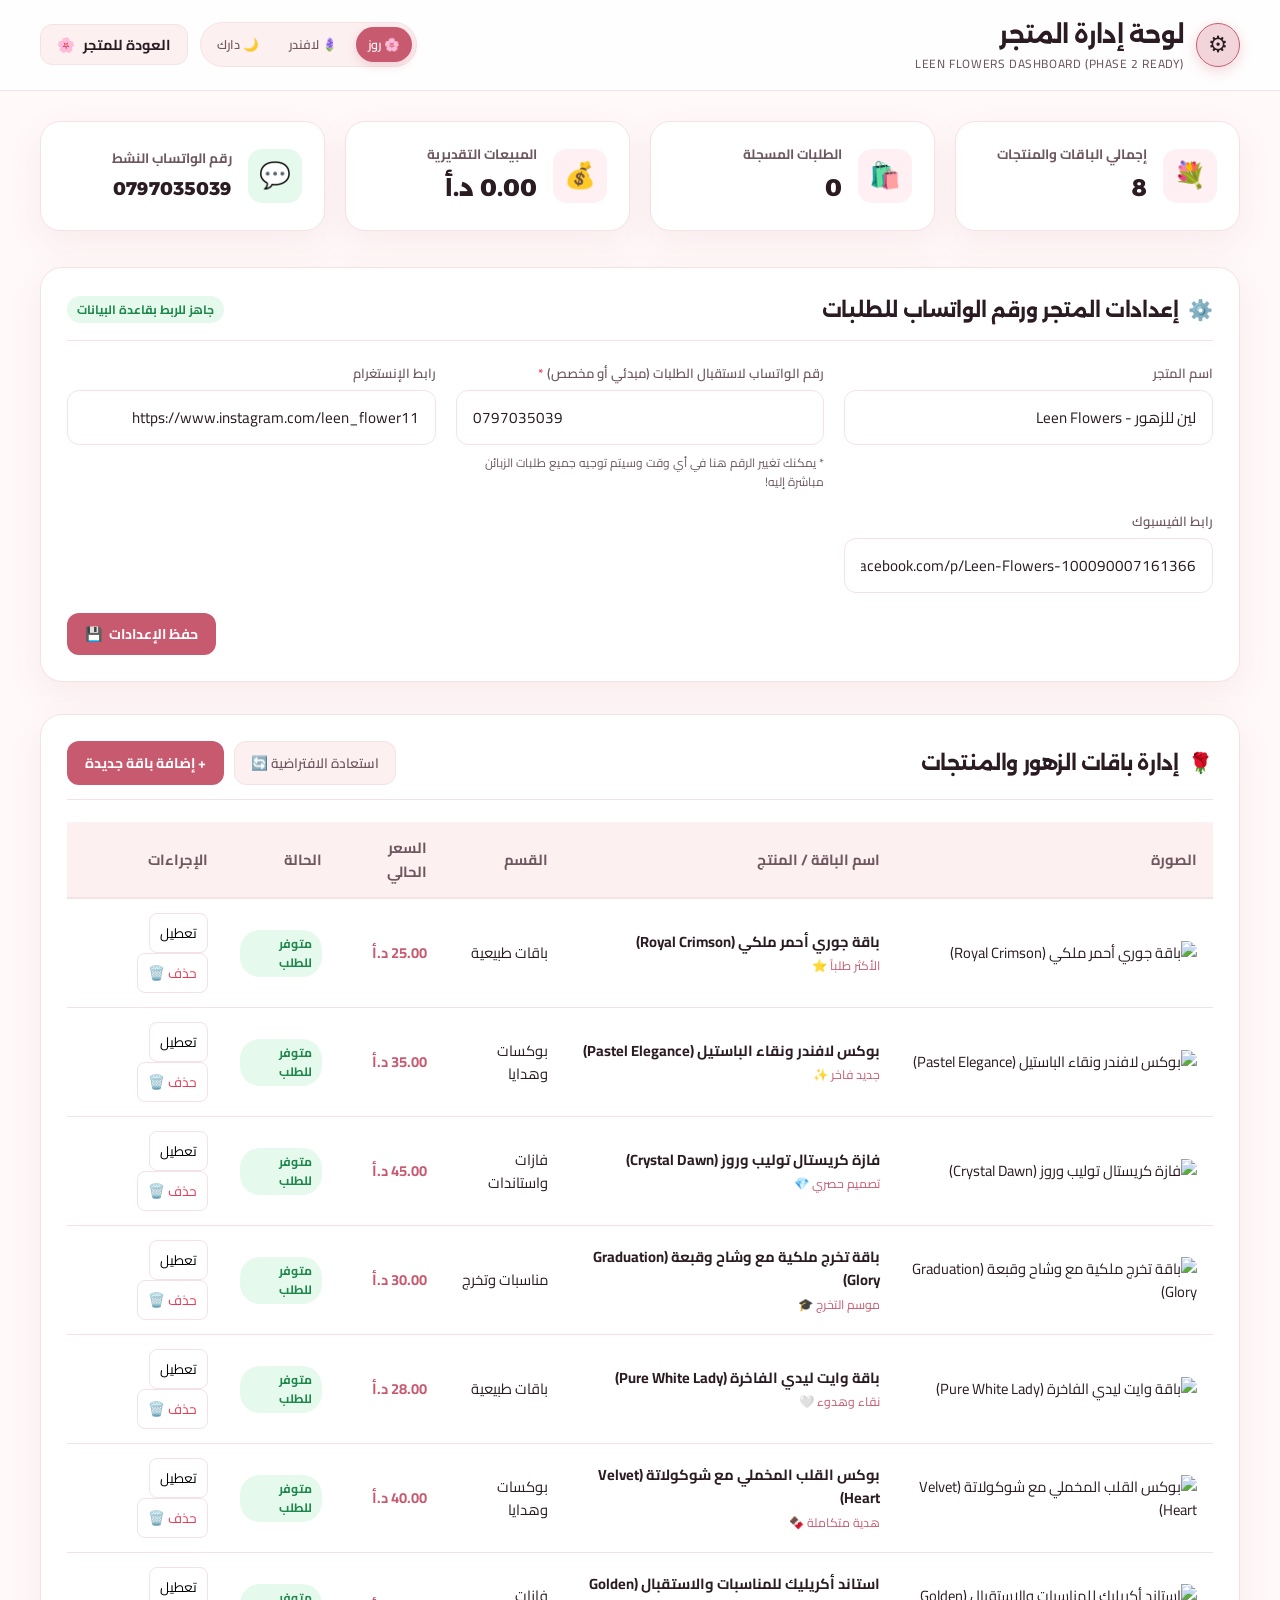
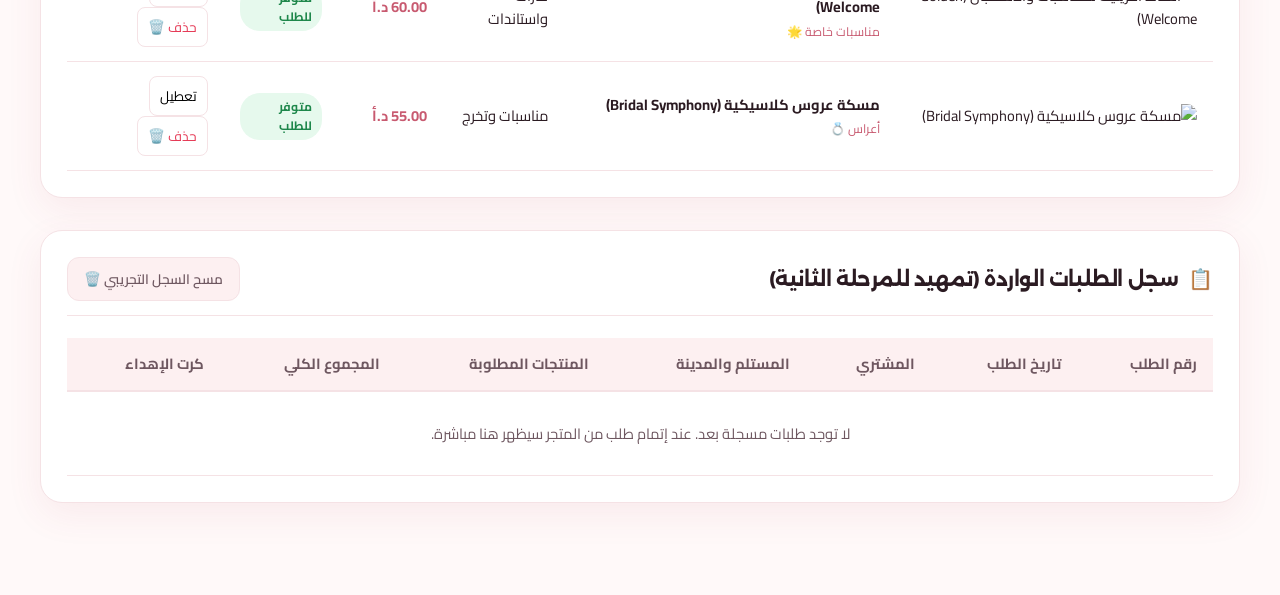
==== dashboard.html @ 6da52ab0 "feat(dashboard): implement store management dashboard preview with config and products manager" ====
<!DOCTYPE html>
<html lang="ar" dir="rtl" data-theme="blush">
<head>
  <meta charset="UTF-8">
  <meta name="viewport" content="width=device-width, initial-scale=1.0">
  <title>لوحة تحكم لين للزهور | Leen Flowers Admin Dashboard</title>
  
  <link rel="stylesheet" href="css/themes.css">
  <link rel="stylesheet" href="css/main.css">
</head>
<body class="dashboard-page">

  <!-- Dashboard Top Header -->
  <header class="dashboard-header">
    <div class="container">
      <div class="dashboard-nav-inner">
        <div class="logo-area">
          <div class="logo-icon">⚙️</div>
          <div class="logo-text">
            <h2>لوحة إدارة المتجر</h2>
            <span>LEEN FLOWERS DASHBOARD (PHASE 2 READY)</span>
          </div>
        </div>

        <div style="display:flex; align-items:center; gap:12px;">
          <!-- 3-Theme Switcher -->
          <div class="theme-switcher-box">
            <button type="button" class="theme-btn active" data-set-theme="blush">🌸 روز</button>
            <button type="button" class="theme-btn" data-set-theme="lavender">🪻 لافندر</button>
            <button type="button" class="theme-btn" data-set-theme="midnight">🌙 دارك</button>
          </div>

          <a href="index.html" class="btn-back-store">
            <span>العودة للمتجر</span> 🌸
          </a>
        </div>
      </div>
    </div>
  </header>

  <main class="container">
    
    <!-- Stats Cards Row -->
    <div class="dashboard-stats-grid">
      <div class="stat-card">
        <div class="stat-icon">💐</div>
        <div class="stat-info">
          <h5>إجمالي الباقات والمنتجات</h5>
          <div class="stat-num" id="stat-total-products">0</div>
        </div>
      </div>

      <div class="stat-card">
        <div class="stat-icon">🛍️</div>
        <div class="stat-info">
          <h5>الطلبات المسجلة</h5>
          <div class="stat-num" id="stat-total-orders">0</div>
        </div>
      </div>

      <div class="stat-card">
        <div class="stat-icon">💰</div>
        <div class="stat-info">
          <h5>المبيعات التقديرية</h5>
          <div class="stat-num" id="stat-total-revenue">0.00 د.أ</div>
        </div>
      </div>

      <div class="stat-card">
        <div class="stat-icon" style="background:#e6f9ed; color:#25d366;">💬</div>
        <div class="stat-info">
          <h5>رقم الواتساب النشط</h5>
          <div class="stat-num" style="font-size:1.15rem;" id="stat-active-phone">0797035039</div>
        </div>
      </div>
    </div>

    <!-- Store Settings & WhatsApp Configuration Card -->
    <div class="dashboard-card">
      <div class="dash-card-header">
        <h3>⚙️ <span>إعدادات المتجر ورقم الواتساب للطلبات</span></h3>
        <span class="status-badge in-stock">جاهز للربط بقاعدة البيانات</span>
      </div>

      <form id="settings-form">
        <div class="config-grid">
          <div class="form-field">
            <label for="cfg-store-name">اسم المتجر</label>
            <input type="text" id="cfg-store-name" required>
          </div>

          <div class="form-field">
            <label for="cfg-whatsapp-phone">رقم الواتساب لاستقبال الطلبات (مبدئي أو مخصص) <span class="req">*</span></label>
            <input type="tel" id="cfg-whatsapp-phone" required placeholder="0797035039">
            <small style="color:var(--text-muted); font-size:0.75rem; margin-top:2px;">
              * يمكنك تغيير الرقم هنا في أي وقت وسيتم توجيه جميع طلبات الزبائن مباشرة إليه!
            </small>
          </div>

          <div class="form-field">
            <label for="cfg-instagram-url">رابط الإنستغرام</label>
            <input type="url" id="cfg-instagram-url">
          </div>

          <div class="form-field">
            <label for="cfg-facebook-url">رابط الفيسبوك</label>
            <input type="url" id="cfg-facebook-url">
          </div>
        </div>

        <div style="margin-top:20px; display:flex; gap:12px; justify-content:flex-end;">
          <button type="submit" class="dash-btn-primary">
            <span>حفظ الإعدادات</span> 💾
          </button>
        </div>
      </form>
    </div>

    <!-- Products Catalog Management -->
    <div class="dashboard-card">
      <div class="dash-card-header">
        <h3>🌹 <span>إدارة باقات الزهور والمنتجات</span></h3>
        <div class="dash-card-actions">
          <button type="button" class="dash-btn-outline" id="btn-reset-products">
            <span>استعادة الافتراضية</span> 🔄
          </button>
          <button type="button" class="dash-btn-primary" id="btn-open-add-product">
            <span>+ إضافة باقة جديدة</span>
          </button>
        </div>
      </div>

      <div class="table-responsive">
        <table class="dash-table">
          <thead>
            <tr>
              <th>الصورة</th>
              <th>اسم الباقة / المنتج</th>
              <th>القسم</th>
              <th>السعر الحالي</th>
              <th>الحالة</th>
              <th>الإجراءات</th>
            </tr>
          </thead>
          <tbody id="dashboard-products-tbody">
            <!-- Rendered by dashboard.js -->
          </tbody>
        </table>
      </div>
    </div>

    <!-- Orders Log (Phase 2 Preview) -->
    <div class="dashboard-card">
      <div class="dash-card-header">
        <h3>📋 <span>سجل الطلبات الواردة (تمهيد للمرحلة الثانية)</span></h3>
        <button type="button" class="dash-btn-outline" id="btn-clear-orders">
          <span>مسح السجل التجريبي</span> 🗑️
        </button>
      </div>

      <div class="table-responsive">
        <table class="dash-table">
          <thead>
            <tr>
              <th>رقم الطلب</th>
              <th>تاريخ الطلب</th>
              <th>المشتري</th>
              <th>المستلم والمدينة</th>
              <th>المنتجات المطلوبة</th>
              <th>المجموع الكلي</th>
              <th>كرت الإهداء</th>
            </tr>
          </thead>
          <tbody id="dashboard-orders-tbody">
            <!-- Rendered by dashboard.js -->
          </tbody>
        </table>
      </div>
    </div>

  </main>

  <!-- Add Product Modal -->
  <div class="checkout-modal-overlay" id="add-product-modal-overlay">
    <div class="checkout-modal">
      <div class="checkout-modal-head">
        <h3>🌹 <span>إضافة باقة ورد / منتج جديد</span></h3>
        <button type="button" class="btn-close-drawer" id="close-add-modal-btn">✕</button>
      </div>

      <form id="add-product-form" class="checkout-modal-body">
        <div class="form-field">
          <label for="new-prod-title">اسم الباقة أو الهدية <span class="req">*</span></label>
          <input type="text" id="new-prod-title" required placeholder="مثال: باقة ربيع الأحلام">
        </div>

        <div class="form-row">
          <div class="form-field">
            <label for="new-prod-category">القسم <span class="req">*</span></label>
            <select id="new-prod-category" required>
              <option value="natural-bouquets">باقات ورد طبيعي</option>
              <option value="gift-boxes">بوكسات ورد وهدايا</option>
              <option value="vases">فازات واستاندات فاخرة</option>
              <option value="occasions">مناسبات وتخرج وأعراس</option>
            </select>
          </div>
          <div class="form-field">
            <label for="new-prod-price">السعر بالدينار الأردني (JOD) <span class="req">*</span></label>
            <input type="number" id="new-prod-price" step="0.5" min="1" required placeholder="مثال: 30.0">
          </div>
        </div>

        <div class="form-field">
          <label for="new-prod-badge">شارة مميزة (Badge)</label>
          <input type="text" id="new-prod-badge" placeholder="مثال: حصري ✨ / الأكثر طلباً ⭐">
        </div>

        <div class="form-field">
          <label for="new-prod-image">رابط صورة الورد (URL) <span class="req">*</span></label>
          <input type="url" id="new-prod-image" required placeholder="https://images.unsplash.com/..." value="https://images.unsplash.com/photo-1561181286-d3fee7d55364?auto=format&fit=crop&w=800&q=80">
        </div>

        <div class="form-field">
          <label for="new-prod-desc">الوصف التفصيلي للباقة <span class="req">*</span></label>
          <textarea id="new-prod-desc" rows="3" required placeholder="محتويات الباقة، نوع الورد، طريقة التغليف..."></textarea>
        </div>

        <div style="display:flex; justify-content:flex-end; gap:12px; margin-top:14px;">
          <button type="submit" class="dash-btn-primary">
            <span>حفظ وإضافة للمتجر</span> ✨
          </button>
        </div>
      </form>
    </div>
  </div>

  <!-- Toast Notification -->
  <div class="toast-notice" id="toast-notice"></div>

  <!-- Dashboard Script -->
  <script type="module" src="js/dashboard.js"></script>
</body>
</html>
---- css/themes.css ----
/**
 * Design Themes System for Leen Flowers (متجر لين للزهور)
 * Defines 3 visual identities switchable via data-theme on <html> or <body>
 */

:root,
[data-theme="blush"] {
  --theme-id: "blush";
  --theme-name: "روز جولد ووردي ناعم";
  
  /* Backgrounds */
  --bg-primary: #fff9f9;
  --bg-secondary: #fdf0f1;
  --bg-surface: #ffffff;
  --bg-hero: radial-gradient(circle at 50% 30%, #ffedf0 0%, #fff7f7 60%, #fff0f2 100%);
  
  /* Glassmorphism */
  --glass-bg: rgba(255, 255, 255, 0.82);
  --glass-border: rgba(232, 139, 153, 0.22);
  --glass-shadow: 0 10px 30px rgba(184, 98, 114, 0.08);
  
  /* Colors & Accents */
  --primary: #c85a70;
  --primary-hover: #b04359;
  --primary-glow: rgba(200, 90, 112, 0.25);
  
  --secondary: #d4af37; /* Champagne Gold */
  --secondary-hover: #b89628;
  
  --accent: #e88b99;
  --accent-light: #fdedef;
  
  /* Text */
  --text-main: #2b1b22;
  --text-muted: #6e5760;
  --text-light: #9e8790;
  
  /* Badges & Tags */
  --badge-bg: #fff0f3;
  --badge-color: #c85a70;
  --badge-border: #f7ced6;
  
  /* 3D Scene Ambient colors */
  --scene-ambient: 0xffe6eb;
  --scene-flower: 0xd94b68;
  --scene-gold: 0xd4af37;
  
  /* Card & Modal */
  --card-bg: #ffffff;
  --card-border: #f5e2e5;
  --card-shadow: 0 12px 36px rgba(176, 67, 89, 0.08);
  --modal-overlay: rgba(43, 27, 34, 0.55);
}

/* Theme 2: Botanical Lavender & Pure White (أبيض نقي ولافندر طبيعي) */
[data-theme="lavender"] {
  --theme-id: "lavender";
  --theme-name: "أبيض نقي ولافندر نضر";
  
  /* Backgrounds */
  --bg-primary: #fcfcfd;
  --bg-secondary: #f4f3f9;
  --bg-surface: #ffffff;
  --bg-hero: radial-gradient(circle at 50% 30%, #ede8f7 0%, #f9f8fc 60%, #ece9f5 100%);
  
  /* Glassmorphism */
  --glass-bg: rgba(255, 255, 255, 0.85);
  --glass-border: rgba(142, 124, 195, 0.2);
  --glass-shadow: 0 10px 30px rgba(110, 90, 160, 0.07);
  
  /* Colors & Accents */
  --primary: #755bb4;
  --primary-hover: #60469e;
  --primary-glow: rgba(117, 91, 180, 0.25);
  
  --secondary: #3b8465; /* Botanical Sage */
  --secondary-hover: #2e684f;
  
  --accent: #9d88cc;
  --accent-light: #f0ecfa;
  
  /* Text */
  --text-main: #1f1b2e;
  --text-muted: #5e5a70;
  --text-light: #8e8a9f;
  
  /* Badges & Tags */
  --badge-bg: #f2eefb;
  --badge-color: #6a4fa8;
  --badge-border: #ded5f3;
  
  /* 3D Scene Ambient colors */
  --scene-ambient: 0xede8f7;
  --scene-flower: 0x8a6fc5;
  --scene-gold: 0x3b8465;
  
  /* Card & Modal */
  --card-bg: #ffffff;
  --card-border: #e9e4f5;
  --card-shadow: 0 12px 36px rgba(100, 75, 150, 0.08);
  --modal-overlay: rgba(31, 27, 46, 0.55);
}

/* Theme 3: Luxury Midnight & Gold (دارك مود ملكي فاخر) */
[data-theme="midnight"] {
  --theme-id: "midnight";
  --theme-name: "دارك مود ملكي وذهبي";
  
  /* Backgrounds */
  --bg-primary: #0b0e14;
  --bg-secondary: #131722;
  --bg-surface: #181d2a;
  --bg-hero: radial-gradient(circle at 50% 30%, #1e1b2e 0%, #0d1017 65%, #080a0f 100%);
  
  /* Glassmorphism */
  --glass-bg: rgba(22, 27, 39, 0.85);
  --glass-border: rgba(212, 175, 55, 0.25);
  --glass-shadow: 0 10px 32px rgba(0, 0, 0, 0.45);
  
  /* Colors & Accents */
  --primary: #e5b85e; /* Radiant Luxury Gold */
  --primary-hover: #f3c975;
  --primary-glow: rgba(229, 184, 94, 0.35);
  
  --secondary: #ff5277; /* Crimson Rose pop */
  --secondary-hover: #e03b5f;
  
  --accent: #cca04b;
  --accent-light: #24221c;
  
  /* Text */
  --text-main: #f5f6fa;
  --text-muted: #a3abc0;
  --text-light: #6c768e;
  
  /* Badges & Tags */
  --badge-bg: #272013;
  --badge-color: #ffd276;
  --badge-border: #4d3e1d;
  
  /* 3D Scene Ambient colors */
  --scene-ambient: 0x1b1c2b;
  --scene-flower: 0xe53955;
  --scene-gold: 0xf5c065;
  
  /* Card & Modal */
  --card-bg: #141824;
  --card-border: #262c3f;
  --card-shadow: 0 14px 40px rgba(0, 0, 0, 0.5);
  --modal-overlay: rgba(4, 6, 10, 0.8);
}
---- css/main.css ----
/**
 * Main Stylesheet for Leen Flowers (متجر لين للزهور)
 * Full Responsive, RTL First, Modern Luxury Glassmorphism
 */

@import url('https://fonts.googleapis.com/css2?family=Alexandria:wght@300;400;500;600;700;800&family=Cairo:wght@300;400;500;600;700;800&display=swap');

/* --- Reset & Base --- */
*, *::before, *::after {
  box-sizing: border-box;
  margin: 0;
  padding: 0;
  -webkit-tap-highlight-color: transparent;
}

html {
  font-family: 'Cairo', system-ui, -apple-system, sans-serif;
  direction: rtl;
  text-align: right;
  scroll-behavior: smooth;
  background-color: var(--bg-primary);
  color: var(--text-main);
  transition: background-color 0.4s ease, color 0.4s ease;
}

body {
  min-height: 100vh;
  overflow-x: hidden;
  line-height: 1.6;
}

h1, h2, h3, h4, .brand-title {
  font-family: 'Alexandria', 'Cairo', sans-serif;
  font-weight: 700;
  letter-spacing: -0.02em;
}

a {
  text-decoration: none;
  color: inherit;
  transition: all 0.25s ease;
}

button {
  font-family: inherit;
  border: none;
  background: none;
  cursor: pointer;
  outline: none;
  transition: all 0.25s ease;
}

input, textarea, select {
  font-family: inherit;
  outline: none;
  border-radius: 12px;
  border: 1px solid var(--card-border);
  background: var(--bg-surface);
  color: var(--text-main);
  padding: 12px 16px;
  font-size: 0.95rem;
  width: 100%;
  transition: all 0.25s ease;
}

input:focus, textarea:focus, select:focus {
  border-color: var(--primary);
  box-shadow: 0 0 0 3px var(--primary-glow);
}

/* --- Container --- */
.container {
  width: 100%;
  max-width: 1240px;
  margin: 0 auto;
  padding: 0 20px;
}

/* --- Top Announcement Bar --- */
.top-bar {
  background: var(--primary);
  color: #ffffff;
  font-size: 0.82rem;
  padding: 8px 16px;
  display: flex;
  justify-content: space-between;
  align-items: center;
  font-weight: 500;
}

.top-bar-links {
  display: flex;
  gap: 16px;
  align-items: center;
}

.top-bar-links a {
  display: inline-flex;
  align-items: center;
  gap: 6px;
  color: rgba(255, 255, 255, 0.9);
}

.top-bar-links a:hover {
  color: #ffffff;
  transform: translateY(-1px);
}

/* --- Navigation Header --- */
.site-header {
  position: sticky;
  top: 0;
  z-index: 100;
  background: var(--glass-bg);
  backdrop-filter: blur(16px);
  -webkit-backdrop-filter: blur(16px);
  border-bottom: 1px solid var(--glass-border);
  box-shadow: var(--glass-shadow);
  transition: all 0.3s ease;
}

.nav-inner {
  display: flex;
  align-items: center;
  justify-content: space-between;
  height: 74px;
}

.logo-area {
  display: flex;
  align-items: center;
  gap: 12px;
}

.logo-icon {
  width: 44px;
  height: 44px;
  border-radius: 50%;
  background: var(--primary-glow);
  display: flex;
  align-items: center;
  justify-content: center;
  font-size: 1.4rem;
  box-shadow: 0 4px 14px var(--primary-glow);
  border: 1px solid var(--primary);
}

.logo-text h1 {
  font-size: 1.25rem;
  line-height: 1.2;
  color: var(--text-main);
}

.logo-text span {
  font-size: 0.75rem;
  color: var(--text-muted);
  font-weight: 500;
  letter-spacing: 0.05em;
  display: block;
}

/* Theme Switcher Widget */
.theme-switcher-box {
  display: flex;
  align-items: center;
  gap: 6px;
  background: var(--bg-secondary);
  padding: 4px;
  border-radius: 30px;
  border: 1px solid var(--card-border);
}

.theme-btn {
  padding: 6px 12px;
  border-radius: 20px;
  font-size: 0.78rem;
  font-weight: 600;
  display: inline-flex;
  align-items: center;
  gap: 5px;
  color: var(--text-muted);
}

.theme-btn.active {
  background: var(--primary);
  color: #ffffff;
  box-shadow: 0 3px 10px var(--primary-glow);
}

/* Header Actions */
.header-actions {
  display: flex;
  align-items: center;
  gap: 12px;
}

.cart-toggle-btn {
  position: relative;
  background: var(--bg-surface);
  border: 1px solid var(--card-border);
  width: 44px;
  height: 44px;
  border-radius: 50%;
  display: flex;
  align-items: center;
  justify-content: center;
  font-size: 1.25rem;
  color: var(--text-main);
  box-shadow: 0 4px 12px rgba(0,0,0,0.04);
}

.cart-toggle-btn:hover {
  border-color: var(--primary);
  color: var(--primary);
  transform: scale(1.05);
}

.cart-badge {
  position: absolute;
  top: -4px;
  left: -4px;
  background: var(--primary);
  color: #fff;
  font-size: 0.72rem;
  font-weight: 700;
  min-width: 20px;
  height: 20px;
  border-radius: 10px;
  display: flex;
  align-items: center;
  justify-content: center;
  padding: 0 4px;
  border: 2px solid var(--bg-surface);
}

.dashboard-link-btn {
  font-size: 0.85rem;
  padding: 8px 16px;
  border-radius: 10px;
  background: var(--bg-secondary);
  border: 1px solid var(--card-border);
  color: var(--text-main);
  font-weight: 600;
  display: inline-flex;
  align-items: center;
  gap: 6px;
}

.dashboard-link-btn:hover {
  background: var(--primary);
  color: #ffffff;
  border-color: var(--primary);
}

/* --- Hero Section with 3D Canvas --- */
.hero-section {
  position: relative;
  padding: 40px 0 60px;
  background: var(--bg-hero);
  border-bottom: 1px solid var(--glass-border);
  overflow: hidden;
}

.hero-grid {
  display: grid;
  grid-template-columns: 1.1fr 1fr;
  align-items: center;
  gap: 40px;
  min-height: 520px;
}

.hero-content {
  z-index: 2;
}

.hero-pill {
  display: inline-flex;
  align-items: center;
  gap: 8px;
  padding: 6px 16px;
  background: var(--badge-bg);
  border: 1px solid var(--badge-border);
  color: var(--badge-color);
  font-size: 0.85rem;
  font-weight: 600;
  border-radius: 30px;
  margin-bottom: 18px;
}

.hero-title {
  font-size: 3rem;
  line-height: 1.25;
  margin-bottom: 18px;
  color: var(--text-main);
}

.hero-title span {
  color: var(--primary);
  background: linear-gradient(135deg, var(--primary) 0%, var(--secondary) 100%);
  -webkit-background-clip: text;
  -webkit-text-fill-color: transparent;
}

.hero-description {
  font-size: 1.1rem;
  color: var(--text-muted);
  margin-bottom: 30px;
  max-width: 520px;
}

.hero-actions {
  display: flex;
  flex-wrap: wrap;
  gap: 16px;
  align-items: center;
}

.btn-primary {
  background: linear-gradient(135deg, var(--primary) 0%, var(--primary-hover) 100%);
  color: #ffffff;
  padding: 14px 28px;
  border-radius: 14px;
  font-size: 1rem;
  font-weight: 700;
  display: inline-flex;
  align-items: center;
  gap: 10px;
  box-shadow: 0 8px 24px var(--primary-glow);
}

.btn-primary:hover {
  transform: translateY(-2px);
  box-shadow: 0 12px 28px var(--primary-glow);
}

.btn-whatsapp-hero {
  background: #25d366;
  color: #ffffff;
  padding: 14px 24px;
  border-radius: 14px;
  font-size: 1rem;
  font-weight: 700;
  display: inline-flex;
  align-items: center;
  gap: 10px;
  box-shadow: 0 8px 24px rgba(37, 211, 102, 0.25);
}

.btn-whatsapp-hero:hover {
  background: #20ba5a;
  transform: translateY(-2px);
}

/* 3D Canvas Showcase Container */
.hero-3d-wrapper {
  position: relative;
  width: 100%;
  height: 500px;
  display: flex;
  align-items: center;
  justify-content: center;
}

.hero-3d-card {
  position: relative;
  width: 100%;
  height: 100%;
  border-radius: 28px;
  overflow: hidden;
  background: var(--glass-bg);
  border: 1px solid var(--glass-border);
  box-shadow: var(--glass-shadow);
  backdrop-filter: blur(12px);
}

#three-canvas-container {
  width: 100%;
  height: 100%;
  cursor: grab;
}

#three-canvas-container:active {
  cursor: grabbing;
}

.three-hint-badge {
  position: absolute;
  bottom: 16px;
  left: 50%;
  transform: translateX(-50%);
  background: rgba(0, 0, 0, 0.5);
  color: #ffffff;
  padding: 6px 16px;
  border-radius: 20px;
  font-size: 0.78rem;
  font-weight: 500;
  display: inline-flex;
  align-items: center;
  gap: 6px;
  backdrop-filter: blur(6px);
  pointer-events: none;
}

/* --- Features Banner --- */
.features-strip {
  padding: 24px 0;
  background: var(--bg-surface);
  border-bottom: 1px solid var(--card-border);
}

.features-grid {
  display: grid;
  grid-template-columns: repeat(4, 1fr);
  gap: 20px;
}

.feature-item {
  display: flex;
  align-items: center;
  gap: 14px;
  padding: 12px 16px;
  border-radius: 16px;
  background: var(--bg-secondary);
  border: 1px solid var(--card-border);
}

.feature-icon {
  font-size: 1.8rem;
  width: 48px;
  height: 48px;
  border-radius: 12px;
  background: var(--bg-surface);
  display: flex;
  align-items: center;
  justify-content: center;
  box-shadow: 0 4px 10px rgba(0,0,0,0.03);
}

.feature-info h4 {
  font-size: 0.95rem;
  color: var(--text-main);
  margin-bottom: 2px;
}

.feature-info p {
  font-size: 0.78rem;
  color: var(--text-muted);
}

/* --- Store Section & Products Grid --- */
.store-section {
  padding: 60px 0;
}

.section-head {
  display: flex;
  flex-direction: column;
  align-items: center;
  text-align: center;
  margin-bottom: 40px;
}

.section-pill {
  color: var(--primary);
  font-size: 0.88rem;
  font-weight: 700;
  text-transform: uppercase;
  letter-spacing: 0.08em;
  margin-bottom: 8px;
}

.section-title {
  font-size: 2.2rem;
  color: var(--text-main);
  margin-bottom: 12px;
}

.section-sub {
  color: var(--text-muted);
  max-width: 600px;
  font-size: 1rem;
}

/* Category Filters & Search */
.filters-bar {
  display: flex;
  flex-wrap: wrap;
  align-items: center;
  justify-content: space-between;
  gap: 16px;
  margin-bottom: 34px;
}

.category-pills {
  display: flex;
  flex-wrap: wrap;
  gap: 8px;
}

.cat-btn {
  padding: 10px 18px;
  border-radius: 30px;
  background: var(--bg-surface);
  border: 1px solid var(--card-border);
  color: var(--text-muted);
  font-size: 0.9rem;
  font-weight: 600;
  display: inline-flex;
  align-items: center;
  gap: 8px;
}

.cat-btn:hover {
  border-color: var(--primary);
  color: var(--primary);
}

.cat-btn.active {
  background: var(--primary);
  color: #ffffff;
  border-color: var(--primary);
  box-shadow: 0 4px 14px var(--primary-glow);
}

.search-box {
  position: relative;
  width: 260px;
}

.search-box input {
  padding-left: 40px;
}

.search-icon {
  position: absolute;
  left: 14px;
  top: 50%;
  transform: translateY(-50%);
  color: var(--text-muted);
  pointer-events: none;
}

/* Products Grid */
.products-grid {
  display: grid;
  grid-template-columns: repeat(auto-fill, minmax(280px, 1fr));
  gap: 28px;
}

/* Product Card */
.product-card {
  position: relative;
  background: var(--card-bg);
  border: 1px solid var(--card-border);
  border-radius: 22px;
  overflow: hidden;
  box-shadow: var(--card-shadow);
  display: flex;
  flex-direction: column;
  transition: transform 0.35s ease, box-shadow 0.35s ease, border-color 0.35s ease;
}

.product-card:hover {
  transform: translateY(-6px);
  border-color: var(--primary);
  box-shadow: 0 18px 40px var(--primary-glow);
}

.card-img-wrap {
  position: relative;
  width: 100%;
  height: 260px;
  overflow: hidden;
  background: var(--bg-secondary);
}

.card-img {
  width: 100%;
  height: 100%;
  object-fit: cover;
  transition: transform 0.5s ease;
}

.product-card:hover .card-img {
  transform: scale(1.06);
}

.card-badge-tag {
  position: absolute;
  top: 14px;
  right: 14px;
  background: var(--badge-bg);
  border: 1px solid var(--badge-border);
  color: var(--badge-color);
  font-size: 0.75rem;
  font-weight: 700;
  padding: 4px 12px;
  border-radius: 20px;
  box-shadow: 0 4px 12px rgba(0,0,0,0.06);
}

.card-body {
  padding: 20px;
  display: flex;
  flex-direction: column;
  flex-grow: 1;
}

.card-title {
  font-size: 1.12rem;
  margin-bottom: 8px;
  color: var(--text-main);
  line-height: 1.35;
}

.card-desc {
  font-size: 0.85rem;
  color: var(--text-muted);
  margin-bottom: 16px;
  line-height: 1.5;
  display: -webkit-box;
  -webkit-line-clamp: 2;
  -webkit-box-orient: vertical;
  overflow: hidden;
}

.card-footer {
  margin-top: auto;
  display: flex;
  align-items: center;
  justify-content: space-between;
  padding-top: 14px;
  border-top: 1px dashed var(--card-border);
}

.price-box {
  display: flex;
  flex-direction: column;
}

.price-main {
  font-size: 1.3rem;
  font-weight: 800;
  color: var(--primary);
  font-family: 'Alexandria', sans-serif;
}

.price-old {
  font-size: 0.82rem;
  text-decoration: line-through;
  color: var(--text-light);
}

.btn-add-cart {
  background: var(--primary);
  color: #ffffff;
  padding: 10px 18px;
  border-radius: 12px;
  font-size: 0.9rem;
  font-weight: 700;
  display: inline-flex;
  align-items: center;
  gap: 8px;
  box-shadow: 0 4px 14px var(--primary-glow);
}

.btn-add-cart:hover {
  background: var(--primary-hover);
  transform: translateY(-2px);
}

/* --- Cart Drawer --- */
.cart-drawer-overlay {
  position: fixed;
  inset: 0;
  background: var(--modal-overlay);
  backdrop-filter: blur(4px);
  z-index: 1000;
  opacity: 0;
  visibility: hidden;
  transition: all 0.35s ease;
}

.cart-drawer-overlay.active {
  opacity: 1;
  visibility: visible;
}

.cart-drawer {
  position: fixed;
  top: 0;
  left: 0;
  width: 100%;
  max-width: 440px;
  height: 100vh;
  background: var(--bg-surface);
  border-right: 1px solid var(--card-border);
  box-shadow: -10px 0 40px rgba(0, 0, 0, 0.2);
  z-index: 1001;
  transform: translateX(-100%);
  transition: transform 0.4s cubic-bezier(0.16, 1, 0.3, 1);
  display: flex;
  flex-direction: column;
}

.cart-drawer-overlay.active .cart-drawer {
  transform: translateX(0);
}

.cart-drawer-head {
  padding: 20px 24px;
  border-bottom: 1px solid var(--card-border);
  display: flex;
  align-items: center;
  justify-content: space-between;
}

.cart-drawer-head h3 {
  font-size: 1.25rem;
  display: flex;
  align-items: center;
  gap: 10px;
}

.btn-close-drawer {
  width: 36px;
  height: 36px;
  border-radius: 50%;
  background: var(--bg-secondary);
  display: flex;
  align-items: center;
  justify-content: center;
  font-size: 1.1rem;
  color: var(--text-muted);
}

.btn-close-drawer:hover {
  background: var(--card-border);
  color: var(--text-main);
}

.cart-items-list {
  padding: 20px 24px;
  overflow-y: auto;
  flex-grow: 1;
  display: flex;
  flex-direction: column;
  gap: 16px;
}

.cart-empty-state {
  display: flex;
  flex-direction: column;
  align-items: center;
  justify-content: center;
  height: 100%;
  text-align: center;
  color: var(--text-muted);
  gap: 12px;
}

.cart-empty-icon {
  font-size: 3.5rem;
  opacity: 0.6;
}

.cart-item-row {
  display: flex;
  gap: 14px;
  padding: 12px;
  border-radius: 16px;
  background: var(--bg-secondary);
  border: 1px solid var(--card-border);
  align-items: center;
}

.cart-item-img {
  width: 64px;
  height: 64px;
  border-radius: 12px;
  object-fit: cover;
}

.cart-item-info {
  flex-grow: 1;
}

.cart-item-title {
  font-size: 0.92rem;
  font-weight: 700;
  color: var(--text-main);
  margin-bottom: 4px;
}

.cart-item-price {
  font-size: 0.85rem;
  color: var(--primary);
  font-weight: 700;
}

.cart-item-ctrl {
  display: flex;
  align-items: center;
  gap: 8px;
  background: var(--bg-surface);
  border-radius: 8px;
  padding: 2px 6px;
  border: 1px solid var(--card-border);
}

.qty-btn {
  font-size: 1rem;
  font-weight: 700;
  width: 22px;
  height: 22px;
  display: flex;
  align-items: center;
  justify-content: center;
  color: var(--text-main);
}

.qty-val {
  font-size: 0.85rem;
  font-weight: 700;
  min-width: 18px;
  text-align: center;
}

.btn-remove-item {
  color: #e53955;
  font-size: 1rem;
  padding: 4px;
}

.cart-drawer-foot {
  padding: 20px 24px;
  border-top: 1px solid var(--card-border);
  background: var(--bg-secondary);
}

.cart-summary-line {
  display: flex;
  justify-content: space-between;
  margin-bottom: 8px;
  font-size: 0.95rem;
  color: var(--text-muted);
}

.cart-summary-line.total {
  font-size: 1.25rem;
  font-weight: 800;
  color: var(--text-main);
  border-top: 1px dashed var(--card-border);
  padding-top: 10px;
  margin-top: 10px;
}

.cart-summary-line.total .price {
  color: var(--primary);
}

.btn-proceed-checkout {
  width: 100%;
  padding: 14px;
  border-radius: 14px;
  background: linear-gradient(135deg, var(--primary) 0%, var(--primary-hover) 100%);
  color: #ffffff;
  font-size: 1.05rem;
  font-weight: 700;
  display: flex;
  align-items: center;
  justify-content: center;
  gap: 10px;
  box-shadow: 0 8px 24px var(--primary-glow);
  margin-top: 14px;
}

.btn-proceed-checkout:hover {
  transform: translateY(-2px);
}

/* --- Checkout Modal --- */
.checkout-modal-overlay {
  position: fixed;
  inset: 0;
  background: var(--modal-overlay);
  backdrop-filter: blur(8px);
  z-index: 1100;
  opacity: 0;
  visibility: hidden;
  transition: all 0.35s ease;
  display: flex;
  align-items: center;
  justify-content: center;
  padding: 20px;
}

.checkout-modal-overlay.active {
  opacity: 1;
  visibility: visible;
}

.checkout-modal {
  width: 100%;
  max-width: 680px;
  max-height: 90vh;
  background: var(--bg-surface);
  border: 1px solid var(--card-border);
  border-radius: 28px;
  box-shadow: 0 24px 60px rgba(0,0,0,0.25);
  display: flex;
  flex-direction: column;
  overflow: hidden;
  transform: scale(0.95);
  transition: transform 0.35s ease;
}

.checkout-modal-overlay.active .checkout-modal {
  transform: scale(1);
}

.checkout-modal-head {
  padding: 20px 28px;
  border-bottom: 1px solid var(--card-border);
  display: flex;
  align-items: center;
  justify-content: space-between;
  background: var(--bg-secondary);
}

.checkout-modal-head h3 {
  font-size: 1.3rem;
  color: var(--text-main);
  display: flex;
  align-items: center;
  gap: 10px;
}

.checkout-modal-body {
  padding: 28px;
  overflow-y: auto;
  display: flex;
  flex-direction: column;
  gap: 22px;
}

.form-group-section {
  background: var(--bg-secondary);
  border: 1px solid var(--card-border);
  border-radius: 18px;
  padding: 18px;
}

.form-section-title {
  font-size: 1rem;
  font-weight: 700;
  color: var(--primary);
  margin-bottom: 14px;
  display: flex;
  align-items: center;
  gap: 8px;
}

.form-row {
  display: grid;
  grid-template-columns: 1fr 1fr;
  gap: 14px;
  margin-bottom: 12px;
}

.form-field {
  display: flex;
  flex-direction: column;
  gap: 6px;
}

.form-field label {
  font-size: 0.82rem;
  font-weight: 600;
  color: var(--text-muted);
}

.form-field label span.req {
  color: #e53955;
}

.gift-card-textarea {
  resize: vertical;
  min-height: 90px;
  line-height: 1.6;
}

.checkout-modal-foot {
  padding: 20px 28px;
  border-top: 1px solid var(--card-border);
  background: var(--bg-secondary);
  display: flex;
  align-items: center;
  justify-content: space-between;
}

.checkout-total-indicator {
  display: flex;
  flex-direction: column;
}

.checkout-total-indicator span {
  font-size: 0.8rem;
  color: var(--text-muted);
}

.checkout-total-indicator strong {
  font-size: 1.4rem;
  color: var(--primary);
}

.btn-send-whatsapp-final {
  background: #25d366;
  color: #ffffff;
  padding: 14px 28px;
  border-radius: 14px;
  font-size: 1.05rem;
  font-weight: 700;
  display: inline-flex;
  align-items: center;
  gap: 10px;
  box-shadow: 0 8px 24px rgba(37, 211, 102, 0.3);
}

.btn-send-whatsapp-final:hover {
  background: #20ba5a;
  transform: translateY(-2px);
  box-shadow: 0 12px 28px rgba(37, 211, 102, 0.4);
}

/* Floating WhatsApp Quick Action Button */
.whatsapp-floating-btn {
  position: fixed;
  bottom: 24px;
  right: 24px;
  width: 60px;
  height: 60px;
  border-radius: 50%;
  background: #25d366;
  color: #ffffff;
  display: flex;
  align-items: center;
  justify-content: center;
  font-size: 1.8rem;
  box-shadow: 0 10px 30px rgba(37, 211, 102, 0.4);
  z-index: 99;
  transition: transform 0.3s ease, box-shadow 0.3s ease;
}

.whatsapp-floating-btn:hover {
  transform: scale(1.1) rotate(5deg);
  box-shadow: 0 14px 36px rgba(37, 211, 102, 0.55);
}

/* --- Footer --- */
.site-footer {
  background: var(--bg-surface);
  border-top: 1px solid var(--card-border);
  padding: 50px 0 25px;
  margin-top: 60px;
}

.footer-grid {
  display: grid;
  grid-template-columns: 2fr 1fr 1fr;
  gap: 40px;
  margin-bottom: 40px;
}

.footer-brand p {
  color: var(--text-muted);
  margin: 14px 0 20px;
  max-width: 380px;
  font-size: 0.92rem;
}

.footer-socials {
  display: flex;
  gap: 12px;
}

.social-icon-btn {
  width: 42px;
  height: 42px;
  border-radius: 50%;
  background: var(--bg-secondary);
  border: 1px solid var(--card-border);
  display: flex;
  align-items: center;
  justify-content: center;
  font-size: 1.2rem;
  color: var(--text-main);
}

.social-icon-btn:hover {
  background: var(--primary);
  color: #fff;
  border-color: var(--primary);
  transform: translateY(-3px);
}

.footer-col h4 {
  font-size: 1.1rem;
  margin-bottom: 18px;
  color: var(--text-main);
}

.footer-links {
  list-style: none;
  display: flex;
  flex-direction: column;
  gap: 10px;
}

.footer-links a {
  color: var(--text-muted);
  font-size: 0.9rem;
}

.footer-links a:hover {
  color: var(--primary);
  padding-right: 4px;
}

.footer-bottom {
  text-align: center;
  padding-top: 24px;
  border-top: 1px solid var(--card-border);
  font-size: 0.85rem;
  color: var(--text-light);
}

/* Toast Notifications */
.toast-notice {
  position: fixed;
  bottom: 30px;
  left: 50%;
  transform: translateX(-50%) translateY(100px);
  background: var(--text-main);
  color: var(--bg-surface);
  padding: 12px 24px;
  border-radius: 30px;
  font-size: 0.9rem;
  font-weight: 600;
  z-index: 2000;
  box-shadow: 0 10px 30px rgba(0,0,0,0.25);
  opacity: 0;
  transition: all 0.35s cubic-bezier(0.16, 1, 0.3, 1);
  display: flex;
  align-items: center;
  gap: 8px;
  pointer-events: none;
}

.toast-notice.show {
  transform: translateX(-50%) translateY(0);
  opacity: 1;
}

/* --- Responsive Media Queries --- */
@media (max-width: 992px) {
  .hero-grid {
    grid-template-columns: 1fr;
    text-align: center;
    gap: 30px;
  }
  
  .hero-description {
    margin: 0 auto 30px;
  }
  
  .hero-actions {
    justify-content: center;
  }
  
  .hero-3d-wrapper {
    height: 400px;
  }
  
  .features-grid {
    grid-template-columns: repeat(2, 1fr);
  }
  
  .footer-grid {
    grid-template-columns: 1fr;
    gap: 30px;
  }
}

@media (max-width: 640px) {
  .top-bar {
    flex-direction: column;
    gap: 6px;
    text-align: center;
  }
  
  .nav-inner {
    height: auto;
    padding: 14px 0;
    flex-wrap: wrap;
    gap: 12px;
  }
  
  .theme-switcher-box {
    order: 3;
    width: 100%;
    justify-content: center;
  }
  
  .hero-title {
    font-size: 2.2rem;
  }
  
  .hero-3d-wrapper {
    height: 320px;
  }
  
  .features-grid {
    grid-template-columns: 1fr;
  }
  
  .filters-bar {
    flex-direction: column;
    align-items: stretch;
  }
  
  .search-box {
    width: 100%;
  }
  
  .form-row {
    grid-template-columns: 1fr;
  }
  
  .checkout-modal-foot {
    flex-direction: column;
    gap: 14px;
    align-items: stretch;
    text-align: center;
  }
}

/* ============================================================
   Dashboard Specific Styles (Phase 2 Preview)
   ============================================================ */
.dashboard-page {
  background: var(--bg-primary);
  min-height: 100vh;
  padding-bottom: 60px;
}

.dashboard-header {
  background: var(--glass-bg);
  backdrop-filter: blur(16px);
  border-bottom: 1px solid var(--card-border);
  padding: 16px 0;
  margin-bottom: 30px;
  position: sticky;
  top: 0;
  z-index: 90;
}

.dashboard-nav-inner {
  display: flex;
  align-items: center;
  justify-content: space-between;
}

.btn-back-store {
  background: var(--bg-secondary);
  border: 1px solid var(--card-border);
  padding: 8px 16px;
  border-radius: 12px;
  font-size: 0.9rem;
  font-weight: 700;
  color: var(--text-main);
  display: inline-flex;
  align-items: center;
  gap: 8px;
}

.btn-back-store:hover {
  background: var(--primary);
  color: #fff;
}

.dashboard-stats-grid {
  display: grid;
  grid-template-columns: repeat(auto-fit, minmax(220px, 1fr));
  gap: 20px;
  margin-bottom: 36px;
}

.stat-card {
  background: var(--card-bg);
  border: 1px solid var(--card-border);
  border-radius: 20px;
  padding: 22px;
  box-shadow: var(--card-shadow);
  display: flex;
  align-items: center;
  gap: 16px;
}

.stat-icon {
  width: 54px;
  height: 54px;
  border-radius: 14px;
  background: var(--badge-bg);
  color: var(--primary);
  display: flex;
  align-items: center;
  justify-content: center;
  font-size: 1.6rem;
  flex-shrink: 0;
}

.stat-info h5 {
  font-size: 0.85rem;
  color: var(--text-muted);
  margin-bottom: 4px;
}

.stat-info .stat-num {
  font-size: 1.5rem;
  font-weight: 800;
  color: var(--text-main);
  font-family: 'Alexandria', sans-serif;
}

.dashboard-card {
  background: var(--card-bg);
  border: 1px solid var(--card-border);
  border-radius: 22px;
  box-shadow: var(--card-shadow);
  padding: 26px;
  margin-bottom: 32px;
}

.dash-card-header {
  display: flex;
  align-items: center;
  justify-content: space-between;
  margin-bottom: 22px;
  padding-bottom: 14px;
  border-bottom: 1px solid var(--card-border);
}

.dash-card-header h3 {
  font-size: 1.25rem;
  display: flex;
  align-items: center;
  gap: 10px;
}

.dash-card-actions {
  display: flex;
  gap: 10px;
}

.dash-btn-primary {
  background: var(--primary);
  color: #fff;
  padding: 8px 18px;
  border-radius: 12px;
  font-size: 0.88rem;
  font-weight: 700;
  display: inline-flex;
  align-items: center;
  gap: 6px;
}

.dash-btn-primary:hover {
  background: var(--primary-hover);
}

.dash-btn-outline {
  background: var(--bg-secondary);
  border: 1px solid var(--card-border);
  color: var(--text-muted);
  padding: 8px 16px;
  border-radius: 12px;
  font-size: 0.85rem;
  font-weight: 600;
}

.dash-btn-outline:hover {
  color: var(--text-main);
  border-color: var(--primary);
}

/* Table */
.table-responsive {
  width: 100%;
  overflow-x: auto;
}

.dash-table {
  width: 100%;
  border-collapse: collapse;
  text-align: right;
  font-size: 0.92rem;
}

.dash-table th {
  padding: 14px 16px;
  background: var(--bg-secondary);
  color: var(--text-muted);
  font-weight: 700;
  border-bottom: 2px solid var(--card-border);
}

.dash-table td {
  padding: 14px 16px;
  border-bottom: 1px solid var(--card-border);
  vertical-align: middle;
}

.dash-table tr:hover td {
  background: var(--bg-secondary);
}

.table-product-thumb {
  width: 48px;
  height: 48px;
  border-radius: 10px;
  object-fit: cover;
}

.status-badge {
  display: inline-block;
  padding: 4px 10px;
  border-radius: 20px;
  font-size: 0.76rem;
  font-weight: 700;
}

.status-badge.in-stock {
  background: #e6f9ed;
  color: #1e874b;
}

.status-badge.out-stock {
  background: #fde8e8;
  color: #e53955;
}

.table-action-btn {
  padding: 6px 10px;
  border-radius: 8px;
  font-size: 0.85rem;
  background: var(--bg-surface);
  border: 1px solid var(--card-border);
  margin-left: 4px;
}

.table-action-btn.delete {
  color: #e53955;
}

.table-action-btn.delete:hover {
  background: #fde8e8;
}

/* Config Grid */
.config-grid {
  display: grid;
  grid-template-columns: repeat(auto-fit, minmax(280px, 1fr));
  gap: 20px;
}
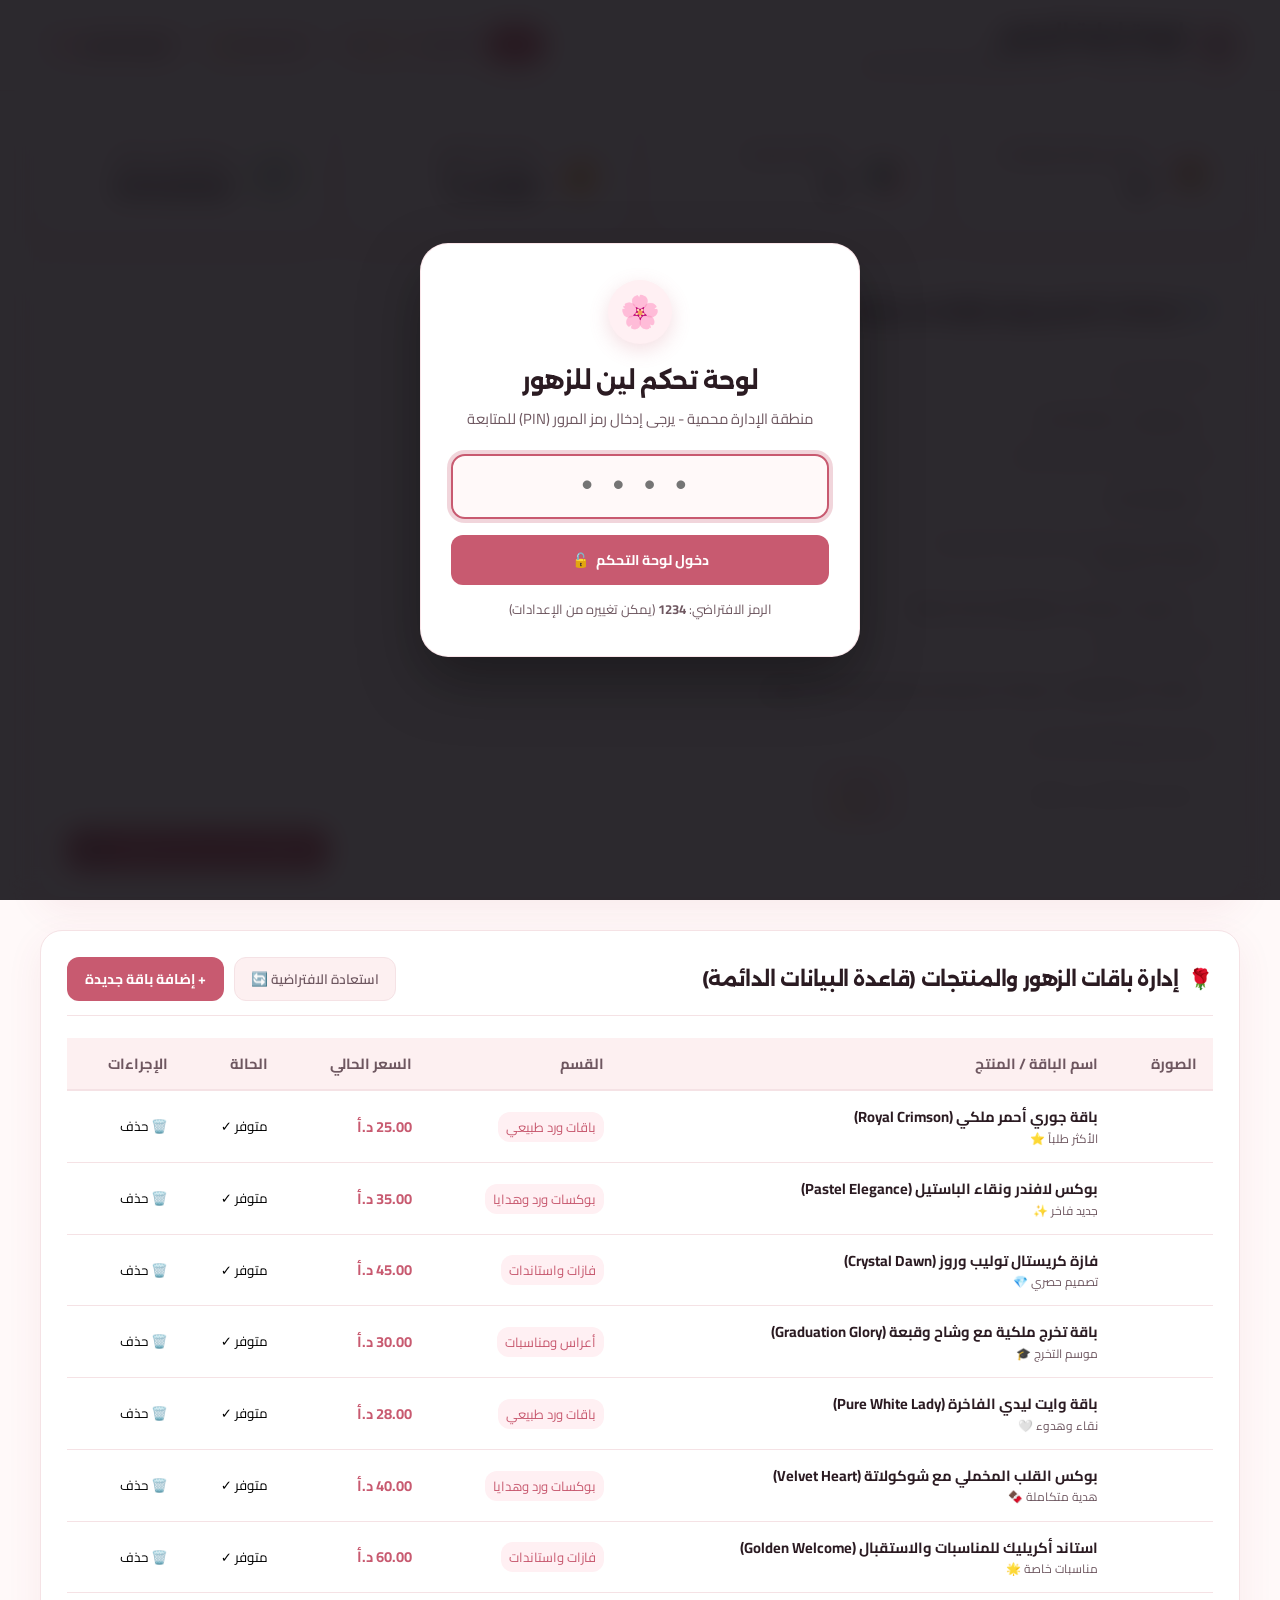
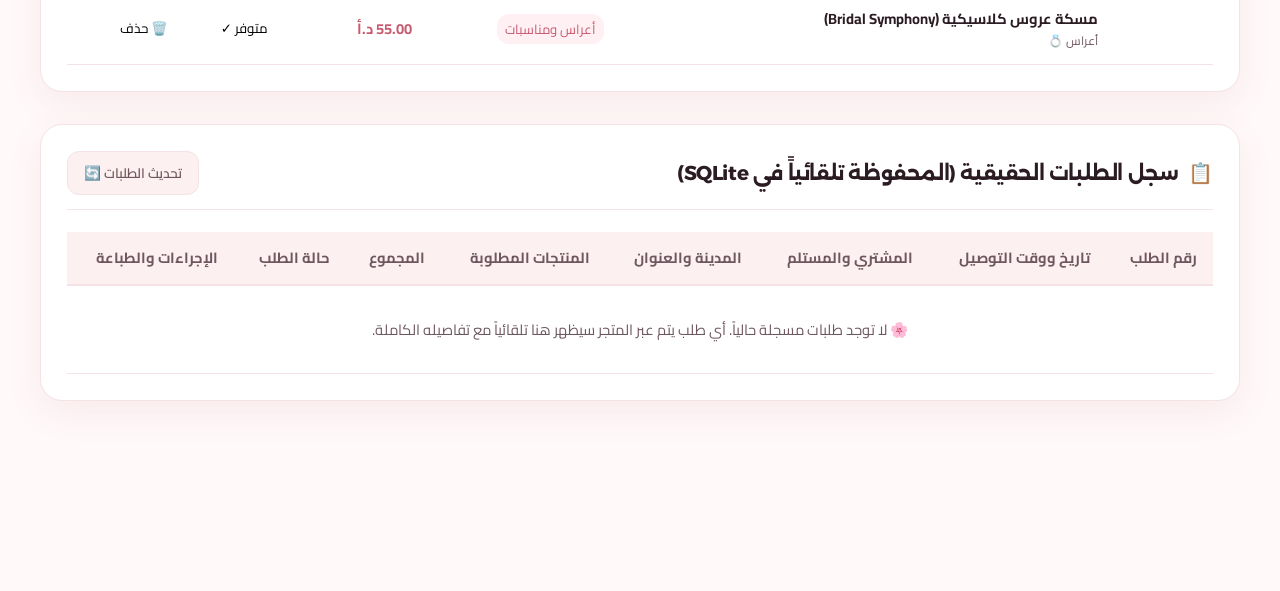
==== commit 1cb67120: "feat(phase2): complete backend sqlite database, pin security, live orders sync, and printable vouche" ====
--- a/dashboard.html
+++ b/dashboard.html
@@ -3,12 +3,37 @@
 <head>
   <meta charset="UTF-8">
   <meta name="viewport" content="width=device-width, initial-scale=1.0">
-  <title>لوحة تحكم لين للزهور | Leen Flowers Admin Dashboard</title>
+  <title>لوحة تحكم لين للزهور | Leen Flowers Admin Dashboard (Phase 2)</title>
   
   <link rel="stylesheet" href="css/themes.css">
   <link rel="stylesheet" href="css/main.css">
+  <link rel="stylesheet" href="css/print.css">
 </head>
 <body class="dashboard-page">
+
+  <!-- Dashboard Lock Screen (PIN Protection) -->
+  <div class="dashboard-lock-overlay active" id="dashboard-lock-overlay">
+    <div class="dashboard-lock-card">
+      <div class="lock-icon-badge">🌸</div>
+      <h2>لوحة تحكم لين للزهور</h2>
+      <p>منطقة الإدارة محمية - يرجى إدخال رمز المرور (PIN) للمتابعة</p>
+      
+      <form id="admin-pin-form" class="lock-form">
+        <div class="pin-input-group">
+          <input type="password" id="admin-pin-input" maxlength="8" placeholder="••••" required autofocus autocomplete="current-password">
+        </div>
+        <div class="lock-error-msg" id="lock-error-msg" style="display:none;"></div>
+        
+        <button type="submit" class="dash-btn-primary" style="width:100%; justify-content:center; padding:12px;">
+          <span>دخول لوحة التحكم</span> 🔓
+        </button>
+
+        <div style="margin-top:14px; font-size:0.82rem; color:var(--text-muted); text-align:center;">
+          <span>الرمز الافتراضي: <strong>1234</strong> (يمكن تغييره من الإعدادات)</span>
+        </div>
+      </form>
+    </div>
+  </div>
 
   <!-- Dashboard Top Header -->
   <header class="dashboard-header">
@@ -18,7 +43,7 @@
           <div class="logo-icon">⚙️</div>
           <div class="logo-text">
             <h2>لوحة إدارة المتجر</h2>
-            <span>LEEN FLOWERS DASHBOARD (PHASE 2 READY)</span>
+            <span>LEEN FLOWERS DASHBOARD (PHASE 2 - SQLITE ACTIVE)</span>
           </div>
         </div>
 
@@ -29,6 +54,10 @@
             <button type="button" class="theme-btn" data-set-theme="lavender">🪻 لافندر</button>
             <button type="button" class="theme-btn" data-set-theme="midnight">🌙 دارك</button>
           </div>
+
+          <button type="button" class="dash-btn-outline" id="btn-admin-logout" title="تسجيل الخروج وقفل اللوحة">
+            <span>قفل اللوحة</span> 🔒
+          </button>
 
           <a href="index.html" class="btn-back-store">
             <span>العودة للمتجر</span> 🌸
@@ -61,7 +90,7 @@
       <div class="stat-card">
         <div class="stat-icon">💰</div>
         <div class="stat-info">
-          <h5>المبيعات التقديرية</h5>
+          <h5>المبيعات الفعلية</h5>
           <div class="stat-num" id="stat-total-revenue">0.00 د.أ</div>
         </div>
       </div>
@@ -78,48 +107,51 @@
     <!-- Store Settings & WhatsApp Configuration Card -->
     <div class="dashboard-card">
       <div class="dash-card-header">
-        <h3>⚙️ <span>إعدادات المتجر ورقم الواتساب للطلبات</span></h3>
-        <span class="status-badge in-stock">جاهز للربط بقاعدة البيانات</span>
-      </div>
-
-      <form id="settings-form">
-        <div class="config-grid">
-          <div class="form-field">
-            <label for="cfg-store-name">اسم المتجر</label>
-            <input type="text" id="cfg-store-name" required>
-          </div>
-
-          <div class="form-field">
-            <label for="cfg-whatsapp-phone">رقم الواتساب لاستقبال الطلبات (مبدئي أو مخصص) <span class="req">*</span></label>
-            <input type="tel" id="cfg-whatsapp-phone" required placeholder="0797035039">
-            <small style="color:var(--text-muted); font-size:0.75rem; margin-top:2px;">
-              * يمكنك تغيير الرقم هنا في أي وقت وسيتم توجيه جميع طلبات الزبائن مباشرة إليه!
-            </small>
-          </div>
-
-          <div class="form-field">
-            <label for="cfg-instagram-url">رابط الإنستغرام</label>
-            <input type="url" id="cfg-instagram-url">
-          </div>
-
-          <div class="form-field">
-            <label for="cfg-facebook-url">رابط الفيسبوك</label>
-            <input type="url" id="cfg-facebook-url">
-          </div>
-        </div>
-
-        <div style="margin-top:20px; display:flex; gap:12px; justify-content:flex-end;">
+        <h3>⚙️ <span>إعدادات المتجر ورقم الواتساب وقاعدة البيانات</span></h3>
+      </div>
+      
+      <form id="settings-form" class="dash-form-grid">
+        <div class="form-field">
+          <label for="cfg-store-name">اسم المتجر الرسمي</label>
+          <input type="text" id="cfg-store-name" required placeholder="لين للزهور - Leen Flowers">
+        </div>
+
+        <div class="form-field">
+          <label for="cfg-whatsapp-phone">رقم هاتف / واتساب استقبال الطلبات</label>
+          <input type="text" id="cfg-whatsapp-phone" required placeholder="0797035039">
+          <small style="color:var(--text-muted); font-size:0.78rem;">الرقم المعتمد لإرسال تفاصيل السلة وطلبات الزبائن فورياً</small>
+        </div>
+
+        <div class="form-field">
+          <label for="cfg-instagram-url">رابط حساب الإنستغرام</label>
+          <input type="url" id="cfg-instagram-url" placeholder="https://www.instagram.com/leen_flower11">
+        </div>
+
+        <div class="form-field">
+          <label for="cfg-facebook-url">رابط صفحة الفيسبوك</label>
+          <input type="url" id="cfg-facebook-url" placeholder="https://www.facebook.com/p/Leen-Flowers-100090007161366/">
+        </div>
+
+        <div class="form-field" style="grid-column: 1 / -1; border-top: 1px dashed var(--border-color, #eee); padding-top: 14px;">
+          <label for="cfg-change-pin">تغيير رمز المرور (PIN) للوحة التحكم</label>
+          <div style="display:flex; gap:10px; max-width:400px;">
+            <input type="password" id="cfg-new-pin" maxlength="8" placeholder="رمز جديد (4 أرقام على الأقل)">
+            <button type="button" class="dash-btn-outline" id="btn-save-new-pin">تحديث الرمز 🔑</button>
+          </div>
+        </div>
+
+        <div style="grid-column: 1 / -1; display:flex; justify-content:flex-end;">
           <button type="submit" class="dash-btn-primary">
-            <span>حفظ الإعدادات</span> 💾
+            <span>حفظ الإعدادات في قاعدة البيانات</span> 💾
           </button>
         </div>
       </form>
     </div>
 
-    <!-- Products Catalog Management -->
+    <!-- Products Management Card -->
     <div class="dashboard-card">
       <div class="dash-card-header">
-        <h3>🌹 <span>إدارة باقات الزهور والمنتجات</span></h3>
+        <h3>🌹 <span>إدارة باقات الزهور والمنتجات (قاعدة البيانات الدائمة)</span></h3>
         <div class="dash-card-actions">
           <button type="button" class="dash-btn-outline" id="btn-reset-products">
             <span>استعادة الافتراضية</span> 🔄
@@ -149,13 +181,15 @@
       </div>
     </div>
 
-    <!-- Orders Log (Phase 2 Preview) -->
+    <!-- Orders Management Card (Phase 2 Live Database) -->
     <div class="dashboard-card">
       <div class="dash-card-header">
-        <h3>📋 <span>سجل الطلبات الواردة (تمهيد للمرحلة الثانية)</span></h3>
-        <button type="button" class="dash-btn-outline" id="btn-clear-orders">
-          <span>مسح السجل التجريبي</span> 🗑️
-        </button>
+        <h3>📋 <span>سجل الطلبات الحقيقية (المحفوظة تلقائياً في SQLite)</span></h3>
+        <div class="dash-card-actions">
+          <button type="button" class="dash-btn-outline" id="btn-refresh-orders">
+            <span>تحديث الطلبات</span> 🔄
+          </button>
+        </div>
       </div>
 
       <div class="table-responsive">
@@ -163,12 +197,13 @@
           <thead>
             <tr>
               <th>رقم الطلب</th>
-              <th>تاريخ الطلب</th>
-              <th>المشتري</th>
-              <th>المستلم والمدينة</th>
+              <th>تاريخ ووقت التوصيل</th>
+              <th>المشتري والمستلم</th>
+              <th>المدينة والعنوان</th>
               <th>المنتجات المطلوبة</th>
-              <th>المجموع الكلي</th>
-              <th>كرت الإهداء</th>
+              <th>المجموع</th>
+              <th>حالة الطلب</th>
+              <th>الإجراءات والطباعة</th>
             </tr>
           </thead>
           <tbody id="dashboard-orders-tbody">
@@ -234,10 +269,34 @@
     </div>
   </div>
 
+  <!-- Print Voucher Modal (Gift Card & Driver Slip) -->
+  <div class="checkout-modal-overlay" id="print-modal-overlay">
+    <div class="checkout-modal" style="max-width: 780px;">
+      <div class="checkout-modal-head no-print">
+        <h3>🖨️ <span>معاينة كرت الإهداء وإرسالية التوصيل للطباعة</span></h3>
+        <button type="button" class="btn-close-drawer" id="close-print-modal-btn">✕</button>
+      </div>
+
+      <div class="checkout-modal-body" style="padding: 24px;">
+        <!-- Printable Area Wrapper -->
+        <div id="printable-voucher">
+          <!-- Injected dynamically by dashboard.js -->
+        </div>
+
+        <div class="no-print" style="display:flex; justify-content:flex-end; gap:12px; margin-top:20px; border-top:1px solid var(--border-color, #eee); padding-top:16px;">
+          <button type="button" class="dash-btn-outline" id="btn-cancel-print">إغلاق</button>
+          <button type="button" class="dash-btn-primary" id="btn-trigger-print" style="font-size:1.05rem; padding:10px 24px;">
+            <span>إرسال إلى الطابعة 🖨️</span>
+          </button>
+        </div>
+      </div>
+    </div>
+  </div>
+
   <!-- Toast Notification -->
   <div class="toast-notice" id="toast-notice"></div>
 
-  <!-- Dashboard Script -->
-  <script type="module" src="js/dashboard.js"></script>
+  <!-- Dashboard Script (Universal Native Bundle - Zero CORS) -->
+  <script src="js/dashboard-bundle.js?v=2.2"></script>
 </body>
 </html>
--- a/css/themes.css
+++ b/css/themes.css
@@ -23,6 +23,7 @@
   --primary: #c85a70;
   --primary-hover: #b04359;
   --primary-glow: rgba(200, 90, 112, 0.25);
+  --primary-contrast: #ffffff;
   
   --secondary: #d4af37; /* Champagne Gold */
   --secondary-hover: #b89628;
@@ -72,6 +73,7 @@
   --primary: #755bb4;
   --primary-hover: #60469e;
   --primary-glow: rgba(117, 91, 180, 0.25);
+  --primary-contrast: #ffffff;
   
   --secondary: #3b8465; /* Botanical Sage */
   --secondary-hover: #2e684f;
@@ -121,6 +123,7 @@
   --primary: #e5b85e; /* Radiant Luxury Gold */
   --primary-hover: #f3c975;
   --primary-glow: rgba(229, 184, 94, 0.35);
+  --primary-contrast: #0b0e14;
   
   --secondary: #ff5277; /* Crimson Rose pop */
   --secondary-hover: #e03b5f;
--- a/css/main.css
+++ b/css/main.css
@@ -367,9 +367,9 @@
   height: 100%;
   border-radius: 28px;
   overflow: hidden;
-  background: var(--glass-bg);
+  background: radial-gradient(circle at 50% 42%, var(--glass-bg) 20%, var(--bg-secondary) 100%);
   border: 1px solid var(--glass-border);
-  box-shadow: var(--glass-shadow);
+  box-shadow: 0 16px 45px rgba(0, 0, 0, 0.08);
   backdrop-filter: blur(12px);
 }
 
@@ -401,6 +401,42 @@
   pointer-events: none;
 }
 
+.flower-switcher-badge {
+  position: absolute;
+  top: 14px;
+  right: 14px;
+  z-index: 10;
+  background: var(--glass-bg);
+  border: 1px solid var(--glass-border);
+  color: var(--text-main);
+  padding: 6px 14px;
+  border-radius: 20px;
+  font-size: 0.8rem;
+  font-weight: 600;
+  display: inline-flex;
+  align-items: center;
+  gap: 8px;
+  box-shadow: 0 4px 14px rgba(0, 0, 0, 0.08);
+  backdrop-filter: blur(10px);
+  cursor: pointer;
+  transition: all 0.25s ease;
+}
+
+.flower-switcher-badge:hover {
+  transform: translateY(-2px);
+  border-color: var(--primary);
+  box-shadow: 0 6px 18px var(--primary-glow);
+}
+
+.flower-switcher-badge .switch-chip {
+  background: var(--primary);
+  color: var(--primary-contrast);
+  padding: 2px 8px;
+  border-radius: 12px;
+  font-size: 0.72rem;
+  font-weight: 800;
+}
+
 /* --- Features Banner --- */
 .features-strip {
   padding: 24px 0;
@@ -651,22 +687,77 @@
   color: var(--text-light);
 }
 
-.btn-add-cart {
+.card-action-btns {
+  display: flex;
+  align-items: center;
+  gap: 8px;
+}
+
+.btn-card-details {
+  height: 40px;
+  padding: 0 13px;
+  border-radius: 12px;
+  background: var(--bg-surface);
+  border: 1px solid var(--card-border);
+  color: var(--text-main);
+  font-size: 0.88rem;
+  font-weight: 700;
+  display: inline-flex;
+  align-items: center;
+  gap: 6px;
+  box-shadow: 0 2px 8px rgba(0, 0, 0, 0.04);
+  transition: all 0.25s ease;
+  cursor: pointer;
+}
+
+.btn-card-details:hover {
+  border-color: var(--primary);
+  color: var(--primary);
+  background: var(--bg-secondary);
+  transform: translateY(-2px);
+}
+
+.btn-card-add {
+  height: 40px;
+  padding: 0 16px;
+  border-radius: 12px;
   background: var(--primary);
-  color: #ffffff;
-  padding: 10px 18px;
-  border-radius: 12px;
-  font-size: 0.9rem;
-  font-weight: 700;
+  color: var(--primary-contrast);
+  font-size: 0.88rem;
+  font-weight: 800;
   display: inline-flex;
   align-items: center;
-  gap: 8px;
+  gap: 6px;
   box-shadow: 0 4px 14px var(--primary-glow);
-}
-
-.btn-add-cart:hover {
+  transition: all 0.25s ease;
+  cursor: pointer;
+}
+
+.btn-card-add:hover {
   background: var(--primary-hover);
   transform: translateY(-2px);
+  box-shadow: 0 6px 18px var(--primary-glow);
+}
+
+.btn-card-add .btn-icon,
+.btn-card-details .btn-icon {
+  font-size: 1rem;
+  line-height: 1;
+}
+
+/* Fallback for generic btn-add-cart */
+.btn-add-cart {
+  height: 40px;
+  padding: 0 16px;
+  border-radius: 12px;
+  background: var(--primary);
+  color: var(--primary-contrast);
+  font-size: 0.88rem;
+  font-weight: 800;
+  display: inline-flex;
+  align-items: center;
+  gap: 6px;
+  box-shadow: 0 4px 14px var(--primary-glow);
 }
 
 /* --- Cart Drawer --- */
@@ -1474,3 +1565,747 @@
   gap: 20px;
 }
 
+/* ============================================================
+   Product Details Modal (Glassmorphic Luxury View)
+   ============================================================ */
+.product-modal-overlay {
+  position: fixed;
+  inset: 0;
+  background: var(--modal-overlay);
+  backdrop-filter: blur(10px);
+  -webkit-backdrop-filter: blur(10px);
+  z-index: 1200;
+  opacity: 0;
+  visibility: hidden;
+  transition: all 0.35s ease;
+  display: flex;
+  align-items: center;
+  justify-content: center;
+  padding: 20px;
+}
+
+.product-modal-overlay.active {
+  opacity: 1;
+  visibility: visible;
+}
+
+.product-modal {
+  width: 100%;
+  max-width: 880px;
+  max-height: 90vh;
+  background: var(--bg-surface);
+  border: 1px solid var(--card-border);
+  border-radius: 28px;
+  box-shadow: 0 28px 70px rgba(0, 0, 0, 0.3);
+  display: flex;
+  flex-direction: column;
+  overflow: hidden;
+  transform: scale(0.92);
+  transition: transform 0.35s cubic-bezier(0.16, 1, 0.3, 1);
+}
+
+.product-modal-overlay.active .product-modal {
+  transform: scale(1);
+}
+
+.product-modal-body {
+  padding: 28px;
+  overflow-y: auto;
+  display: grid;
+  grid-template-columns: 1fr 1.15fr;
+  gap: 32px;
+}
+
+.product-modal-gallery {
+  position: relative;
+  border-radius: 22px;
+  overflow: hidden;
+  background: var(--bg-secondary);
+  border: 1px solid var(--card-border);
+  height: 100%;
+  min-height: 380px;
+}
+
+.product-modal-img {
+  width: 100%;
+  height: 100%;
+  object-fit: cover;
+  transition: transform 0.5s ease;
+}
+
+.product-modal-img:hover {
+  transform: scale(1.05);
+}
+
+.product-modal-info {
+  display: flex;
+  flex-direction: column;
+}
+
+.modal-badge-tag {
+  align-self: flex-start;
+  background: var(--badge-bg);
+  border: 1px solid var(--badge-border);
+  color: var(--badge-color);
+  font-size: 0.8rem;
+  font-weight: 700;
+  padding: 5px 14px;
+  border-radius: 20px;
+  margin-bottom: 12px;
+}
+
+.modal-product-title {
+  font-size: 1.6rem;
+  color: var(--text-main);
+  line-height: 1.3;
+  margin-bottom: 8px;
+}
+
+.modal-price-box {
+  display: flex;
+  align-items: baseline;
+  gap: 14px;
+  margin-bottom: 16px;
+  padding-bottom: 14px;
+  border-bottom: 1px solid var(--card-border);
+}
+
+.modal-price-main {
+  font-size: 1.8rem;
+  font-weight: 800;
+  color: var(--primary);
+  font-family: 'Alexandria', sans-serif;
+}
+
+.modal-price-old {
+  font-size: 1.05rem;
+  text-decoration: line-through;
+  color: var(--text-light);
+}
+
+.modal-discount-tag {
+  background: #e6f9ed;
+  color: #1e874b;
+  font-size: 0.78rem;
+  font-weight: 700;
+  padding: 3px 8px;
+  border-radius: 6px;
+}
+
+.modal-product-desc {
+  font-size: 0.95rem;
+  color: var(--text-muted);
+  line-height: 1.6;
+  margin-bottom: 20px;
+}
+
+/* Specs Table */
+.specs-card {
+  background: var(--bg-secondary);
+  border: 1px solid var(--card-border);
+  border-radius: 16px;
+  padding: 14px 18px;
+  margin-bottom: 18px;
+}
+
+.specs-row {
+  display: flex;
+  justify-content: space-between;
+  padding: 6px 0;
+  border-bottom: 1px dashed var(--card-border);
+  font-size: 0.85rem;
+}
+
+.specs-row:last-child {
+  border-bottom: none;
+}
+
+.specs-label {
+  color: var(--text-muted);
+  font-weight: 600;
+}
+
+.specs-val {
+  color: var(--text-main);
+  font-weight: 700;
+}
+
+/* Care Tips Box */
+.care-box {
+  background: var(--badge-bg);
+  border: 1px solid var(--badge-border);
+  border-radius: 14px;
+  padding: 12px 16px;
+  margin-bottom: 22px;
+  display: flex;
+  gap: 12px;
+  align-items: flex-start;
+}
+
+.care-icon {
+  font-size: 1.4rem;
+}
+
+.care-text h6 {
+  font-size: 0.88rem;
+  font-weight: 700;
+  color: var(--badge-color);
+  margin-bottom: 4px;
+}
+
+.care-text p {
+  font-size: 0.8rem;
+  color: var(--text-muted);
+  line-height: 1.5;
+}
+
+/* Modal Actions */
+.modal-actions-bar {
+  margin-top: auto;
+  display: flex;
+  flex-direction: column;
+  gap: 12px;
+}
+
+.modal-qty-row {
+  display: flex;
+  align-items: center;
+  gap: 14px;
+}
+
+.modal-qty-ctrl {
+  display: flex;
+  align-items: center;
+  gap: 12px;
+  background: var(--bg-secondary);
+  border: 1px solid var(--card-border);
+  border-radius: 12px;
+  padding: 6px 14px;
+}
+
+.modal-qty-ctrl button {
+  font-size: 1.2rem;
+  font-weight: 700;
+  width: 28px;
+  height: 28px;
+  display: flex;
+  align-items: center;
+  justify-content: center;
+  color: var(--text-main);
+}
+
+.modal-qty-ctrl span {
+  font-size: 1.05rem;
+  font-weight: 700;
+  min-width: 24px;
+  text-align: center;
+}
+
+.modal-buttons-grid {
+  display: grid;
+  grid-template-columns: 1fr 1fr;
+  gap: 10px;
+}
+
+.btn-modal-cart {
+  background: var(--primary);
+  color: #fff;
+  padding: 13px;
+  border-radius: 14px;
+  font-size: 0.95rem;
+  font-weight: 700;
+  display: flex;
+  align-items: center;
+  justify-content: center;
+  gap: 8px;
+  box-shadow: 0 4px 14px var(--primary-glow);
+}
+
+.btn-modal-cart:hover {
+  background: var(--primary-hover);
+}
+
+.btn-modal-wa {
+  background: #25d366;
+  color: #fff;
+  padding: 13px;
+  border-radius: 14px;
+  font-size: 0.95rem;
+  font-weight: 700;
+  display: flex;
+  align-items: center;
+  justify-content: center;
+  gap: 8px;
+  box-shadow: 0 4px 14px rgba(37, 211, 102, 0.25);
+}
+
+.btn-modal-wa:hover {
+  background: #20ba5a;
+}
+
+/* Card View Button Overlay */
+.card-view-btn {
+  background: var(--bg-secondary);
+  border: 1px solid var(--card-border);
+  color: var(--text-main);
+  padding: 9px 12px;
+  border-radius: 10px;
+  font-size: 0.85rem;
+  font-weight: 600;
+  display: inline-flex;
+  align-items: center;
+  gap: 6px;
+  cursor: pointer;
+}
+
+.card-view-btn:hover {
+  background: var(--card-border);
+  color: var(--primary);
+}
+
+.product-card {
+  cursor: pointer;
+}
+
+/* ============================================================
+   Social Media Feeds Section (Instagram & Facebook Live)
+   ============================================================ */
+.social-feed-section {
+  padding: 60px 0;
+  background: var(--bg-secondary);
+  border-top: 1px solid var(--card-border);
+  border-bottom: 1px solid var(--card-border);
+}
+
+.social-tabs {
+  display: flex;
+  justify-content: center;
+  gap: 12px;
+  margin-bottom: 34px;
+}
+
+.social-tab-btn {
+  padding: 12px 24px;
+  border-radius: 30px;
+  background: var(--bg-surface);
+  border: 1px solid var(--card-border);
+  color: var(--text-muted);
+  font-size: 0.95rem;
+  font-weight: 700;
+  display: inline-flex;
+  align-items: center;
+  gap: 10px;
+  box-shadow: 0 4px 12px rgba(0, 0, 0, 0.03);
+}
+
+.social-tab-btn:hover {
+  border-color: var(--primary);
+  color: var(--primary);
+}
+
+.social-tab-btn.active {
+  background: var(--primary);
+  color: #ffffff;
+  border-color: var(--primary);
+  box-shadow: 0 6px 18px var(--primary-glow);
+}
+
+.social-tab-btn.ig.active {
+  background: linear-gradient(45deg, #f09433 0%, #e6683c 25%, #dc2743 50%, #cc2366 75%, #bc1888 100%);
+  border: none;
+}
+
+.social-tab-btn.fb.active {
+  background: #1877f2;
+  border: none;
+}
+
+/* Instagram Grid */
+.ig-feed-grid {
+  display: grid;
+  grid-template-columns: repeat(auto-fill, minmax(280px, 1fr));
+  gap: 22px;
+}
+
+.ig-card {
+  position: relative;
+  border-radius: 20px;
+  overflow: hidden;
+  background: var(--card-bg);
+  border: 1px solid var(--card-border);
+  box-shadow: var(--card-shadow);
+  display: flex;
+  flex-direction: column;
+  transition: transform 0.35s ease, box-shadow 0.35s ease;
+}
+
+.ig-card:hover {
+  transform: translateY(-6px);
+  box-shadow: 0 16px 36px var(--primary-glow);
+}
+
+.ig-img-wrap {
+  position: relative;
+  width: 100%;
+  height: 260px;
+  overflow: hidden;
+}
+
+.ig-img {
+  width: 100%;
+  height: 100%;
+  object-fit: cover;
+  transition: transform 0.5s ease;
+}
+
+.ig-card:hover .ig-img {
+  transform: scale(1.08);
+}
+
+.ig-overlay {
+  position: absolute;
+  inset: 0;
+  background: rgba(0, 0, 0, 0.45);
+  display: flex;
+  align-items: center;
+  justify-content: center;
+  gap: 20px;
+  opacity: 0;
+  transition: opacity 0.3s ease;
+  color: #fff;
+  font-weight: 700;
+  font-size: 1.1rem;
+}
+
+.ig-card:hover .ig-overlay {
+  opacity: 1;
+}
+
+.ig-body {
+  padding: 16px;
+  display: flex;
+  flex-direction: column;
+  flex-grow: 1;
+}
+
+.ig-caption {
+  font-size: 0.88rem;
+  color: var(--text-main);
+  line-height: 1.5;
+  margin-bottom: 12px;
+  display: -webkit-box;
+  -webkit-line-clamp: 3;
+  -webkit-box-orient: vertical;
+  overflow: hidden;
+}
+
+.ig-foot {
+  margin-top: auto;
+  display: flex;
+  align-items: center;
+  justify-content: space-between;
+  font-size: 0.8rem;
+  color: var(--text-muted);
+  border-top: 1px solid var(--card-border);
+  padding-top: 10px;
+}
+
+.ig-link {
+  color: var(--primary);
+  font-weight: 700;
+  display: inline-flex;
+  align-items: center;
+  gap: 4px;
+}
+
+/* Facebook Feed List */
+.fb-feed-list {
+  display: flex;
+  flex-direction: column;
+  gap: 20px;
+  max-width: 680px;
+  margin: 0 auto;
+}
+
+.fb-card {
+  background: var(--card-bg);
+  border: 1px solid var(--card-border);
+  border-radius: 20px;
+  padding: 20px;
+  box-shadow: var(--card-shadow);
+}
+
+.fb-header {
+  display: flex;
+  align-items: center;
+  gap: 12px;
+  margin-bottom: 14px;
+}
+
+.fb-avatar {
+  width: 46px;
+  height: 46px;
+  border-radius: 50%;
+  background: var(--primary-glow);
+  display: flex;
+  align-items: center;
+  justify-content: center;
+  font-size: 1.4rem;
+  border: 1px solid var(--primary);
+}
+
+.fb-page-info h5 {
+  font-size: 1rem;
+  color: var(--text-main);
+  display: flex;
+  align-items: center;
+  gap: 6px;
+}
+
+.fb-page-info span {
+  font-size: 0.78rem;
+  color: var(--text-muted);
+}
+
+.fb-content {
+  font-size: 0.94rem;
+  color: var(--text-main);
+  line-height: 1.6;
+  margin-bottom: 14px;
+}
+
+.fb-img-wrap {
+  border-radius: 14px;
+  overflow: hidden;
+  max-height: 340px;
+  margin-bottom: 14px;
+}
+
+.fb-img-wrap img {
+  width: 100%;
+  height: 100%;
+  object-fit: cover;
+}
+
+.fb-stats-bar {
+  display: flex;
+  justify-content: space-between;
+  font-size: 0.82rem;
+  color: var(--text-muted);
+  border-top: 1px solid var(--card-border);
+  padding-top: 12px;
+}
+
+.fb-link-btn {
+  display: inline-flex;
+  align-items: center;
+  gap: 6px;
+  color: #1877f2;
+  font-weight: 700;
+}
+
+.social-cta-box {
+  text-align: center;
+  margin-top: 40px;
+}
+
+.social-cta-box a {
+  display: inline-flex;
+  align-items: center;
+  gap: 10px;
+  padding: 12px 28px;
+  border-radius: 30px;
+  font-size: 0.95rem;
+  font-weight: 700;
+  background: var(--bg-surface);
+  border: 1px solid var(--card-border);
+  box-shadow: 0 4px 14px rgba(0,0,0,0.04);
+}
+
+.social-cta-box a:hover {
+  transform: translateY(-2px);
+  border-color: var(--primary);
+  color: var(--primary);
+}
+
+@media (max-width: 768px) {
+  .product-modal-body {
+    grid-template-columns: 1fr;
+    gap: 20px;
+  }
+  
+  .product-modal-gallery {
+    min-height: 260px;
+    height: 260px;
+  }
+  
+  .modal-buttons-grid {
+    grid-template-columns: 1fr;
+  }
+}
+
+/* --- Phase 2: Dashboard Lock Screen --- */
+.dashboard-lock-overlay {
+  position: fixed;
+  inset: 0;
+  background: rgba(15, 12, 18, 0.88);
+  backdrop-filter: blur(14px);
+  -webkit-backdrop-filter: blur(14px);
+  z-index: 100000;
+  display: flex;
+  align-items: center;
+  justify-content: center;
+  padding: 20px;
+  opacity: 0;
+  visibility: hidden;
+  transition: all 0.35s ease;
+}
+
+.dashboard-lock-overlay.active {
+  opacity: 1;
+  visibility: visible;
+}
+
+.dashboard-lock-card {
+  background: var(--bg-surface, #ffffff);
+  border: 1px solid var(--glass-border, rgba(232, 139, 153, 0.3));
+  border-radius: 28px;
+  box-shadow: 0 24px 60px rgba(0, 0, 0, 0.35);
+  max-width: 440px;
+  width: 100%;
+  padding: 36px 30px;
+  text-align: center;
+  color: var(--text-main);
+  animation: modalScaleIn 0.3s cubic-bezier(0.16, 1, 0.3, 1);
+}
+
+.lock-icon-badge {
+  width: 64px;
+  height: 64px;
+  border-radius: 50%;
+  background: var(--badge-bg, #fff0f3);
+  color: var(--primary);
+  display: flex;
+  align-items: center;
+  justify-content: center;
+  font-size: 2rem;
+  margin: 0 auto 18px auto;
+  box-shadow: 0 6px 20px rgba(200, 90, 112, 0.2);
+}
+
+.dashboard-lock-card h2 {
+  font-size: 1.5rem;
+  margin-bottom: 8px;
+  color: var(--text-main);
+}
+
+.dashboard-lock-card p {
+  font-size: 0.92rem;
+  color: var(--text-muted);
+  margin-bottom: 24px;
+  line-height: 1.5;
+}
+
+.pin-input-group {
+  margin-bottom: 16px;
+}
+
+.pin-input-group input {
+  width: 100%;
+  text-align: center;
+  font-size: 2rem;
+  letter-spacing: 12px;
+  padding: 12px 16px;
+  border-radius: 14px;
+  border: 2px solid var(--border-color, #e5e5e5);
+  background: var(--bg-primary, #fbfbfb);
+  color: var(--text-main);
+  outline: none;
+  transition: all 0.2s ease;
+  font-family: monospace, sans-serif;
+}
+
+.pin-input-group input:focus {
+  border-color: var(--primary);
+  box-shadow: 0 0 0 4px var(--primary-glow);
+}
+
+.lock-error-msg {
+  color: #e53e3e;
+  background: #fff5f5;
+  border: 1px solid #fed7d7;
+  border-radius: 8px;
+  padding: 8px 12px;
+  font-size: 0.85rem;
+  margin-bottom: 16px;
+  font-weight: 600;
+}
+
+/* Order Status Badges & Buttons */
+.order-status-badge {
+  display: inline-block;
+  padding: 4px 10px;
+  border-radius: 12px;
+  font-size: 0.78rem;
+  font-weight: 700;
+  white-space: nowrap;
+}
+
+.order-status-new {
+  background: #ebf8ff;
+  color: #2b6cb0;
+  border: 1px solid #bee3f8;
+}
+
+.order-status-preparing {
+  background: #fefcbf;
+  color: #975a16;
+  border: 1px solid #faf089;
+}
+
+.order-status-out_for_delivery {
+  background: #feebc8;
+  color: #c05621;
+  border: 1px solid #fbd38d;
+}
+
+.order-status-delivered {
+  background: #c6f6d5;
+  color: #22543d;
+  border: 1px solid #9ae6b4;
+}
+
+.order-status-cancelled {
+  background: #fed7d7;
+  color: #9b2c2c;
+  border: 1px solid #feb2b2;
+}
+
+.order-actions-cell {
+  display: flex;
+  gap: 8px;
+  align-items: center;
+}
+
+.btn-order-print {
+  background: var(--primary);
+  color: var(--primary-contrast, #fff);
+  border: none;
+  padding: 6px 12px;
+  border-radius: 8px;
+  font-size: 0.82rem;
+  font-weight: 700;
+  cursor: pointer;
+  display: inline-flex;
+  align-items: center;
+  gap: 4px;
+  transition: all 0.2s ease;
+}
+
+.btn-order-print:hover {
+  background: var(--primary-hover);
+  transform: translateY(-1px);
+}
+
+
+
--- a/css/print.css
+++ b/css/print.css
@@ -0,0 +1,205 @@
+/**
+ * Print Stylesheet for Leen Flowers (متجر لين للزهور)
+ * High-definition, clean print layouts for Gift Cards and Delivery Slips
+ */
+
+@media print {
+  /* Hide all dashboard elements when printing */
+  body * {
+    visibility: hidden;
+  }
+
+  /* Show only the print voucher container */
+  #printable-voucher, #printable-voucher * {
+    visibility: visible;
+  }
+
+  #printable-voucher {
+    position: absolute;
+    left: 0;
+    top: 0;
+    width: 100%;
+    margin: 0;
+    padding: 10mm;
+    background: #ffffff !important;
+    color: #111111 !important;
+    box-shadow: none !important;
+  }
+
+  .no-print {
+    display: none !important;
+  }
+
+  @page {
+    size: A4 portrait;
+    margin: 8mm;
+  }
+}
+
+/* Printable Voucher Styles (Screen & Print) */
+.voucher-container {
+  display: flex;
+  flex-direction: column;
+  gap: 20px;
+  font-family: 'Cairo', system-ui, -apple-system, sans-serif;
+  direction: rtl;
+  color: #2b1b22;
+}
+
+/* 1. Gift Card Section */
+.gift-card-print-box {
+  border: 3px double #d4af37;
+  border-radius: 16px;
+  padding: 24px;
+  background: #fffbfb;
+  position: relative;
+  page-break-inside: avoid;
+}
+
+.gift-card-print-box::before {
+  content: '🌸 بطاقة إهداء خاصة 🌸';
+  display: block;
+  text-align: center;
+  font-size: 1.1rem;
+  font-weight: 700;
+  color: #c85a70;
+  margin-bottom: 16px;
+  letter-spacing: 0.5px;
+}
+
+.gift-card-recipient-line {
+  font-size: 1.15rem;
+  font-weight: 700;
+  color: #2b1b22;
+  margin-bottom: 12px;
+}
+
+.gift-card-body-text {
+  font-size: 1.25rem;
+  line-height: 1.8;
+  color: #3e2632;
+  font-style: italic;
+  background: #ffffff;
+  padding: 16px 20px;
+  border-radius: 12px;
+  border-right: 4px solid #c85a70;
+  margin: 14px 0;
+  white-space: pre-wrap;
+}
+
+.gift-card-sender-line {
+  text-align: left;
+  font-size: 1.1rem;
+  font-weight: 700;
+  color: #8b3a4a;
+  margin-top: 10px;
+}
+
+.cut-here-line {
+  border-top: 2px dashed #bbb;
+  margin: 16px 0;
+  position: relative;
+  text-align: center;
+}
+
+.cut-here-line span {
+  position: relative;
+  top: -12px;
+  background: #fff;
+  padding: 0 12px;
+  font-size: 0.82rem;
+  color: #777;
+}
+
+/* 2. Delivery & Florist Slip */
+.delivery-slip-box {
+  border: 1px solid #ddd;
+  border-radius: 12px;
+  padding: 20px;
+  background: #ffffff;
+  page-break-inside: avoid;
+}
+
+.slip-header {
+  display: flex;
+  justify-content: space-between;
+  align-items: center;
+  border-bottom: 2px solid #eee;
+  padding-bottom: 12px;
+  margin-bottom: 16px;
+}
+
+.slip-header h3 {
+  margin: 0;
+  color: #c85a70;
+  font-size: 1.3rem;
+}
+
+.slip-order-badge {
+  background: #fdf0f1;
+  color: #c85a70;
+  padding: 4px 12px;
+  border-radius: 20px;
+  font-weight: 800;
+  font-size: 1.1rem;
+  border: 1px solid #e88b99;
+}
+
+.slip-grid {
+  display: grid;
+  grid-template-columns: 1fr 1fr;
+  gap: 16px;
+  margin-bottom: 16px;
+}
+
+.slip-info-group {
+  background: #faf8f8;
+  padding: 12px;
+  border-radius: 8px;
+  border: 1px solid #f0e8e9;
+}
+
+.slip-info-group h4 {
+  margin: 0 0 8px 0;
+  font-size: 0.95rem;
+  color: #888;
+}
+
+.slip-info-group p {
+  margin: 4px 0;
+  font-size: 1rem;
+  font-weight: 600;
+  color: #222;
+}
+
+.slip-items-table {
+  width: 100%;
+  border-collapse: collapse;
+  margin: 16px 0;
+}
+
+.slip-items-table th,
+.slip-items-table td {
+  border: 1px solid #e5e5e5;
+  padding: 8px 12px;
+  text-align: right;
+  font-size: 0.95rem;
+}
+
+.slip-items-table th {
+  background: #fdf0f1;
+  color: #c85a70;
+  font-weight: 700;
+}
+
+.slip-total-bar {
+  display: flex;
+  justify-content: space-between;
+  align-items: center;
+  background: #2b1b22;
+  color: #fff;
+  padding: 12px 18px;
+  border-radius: 8px;
+  font-weight: 700;
+  font-size: 1.15rem;
+}
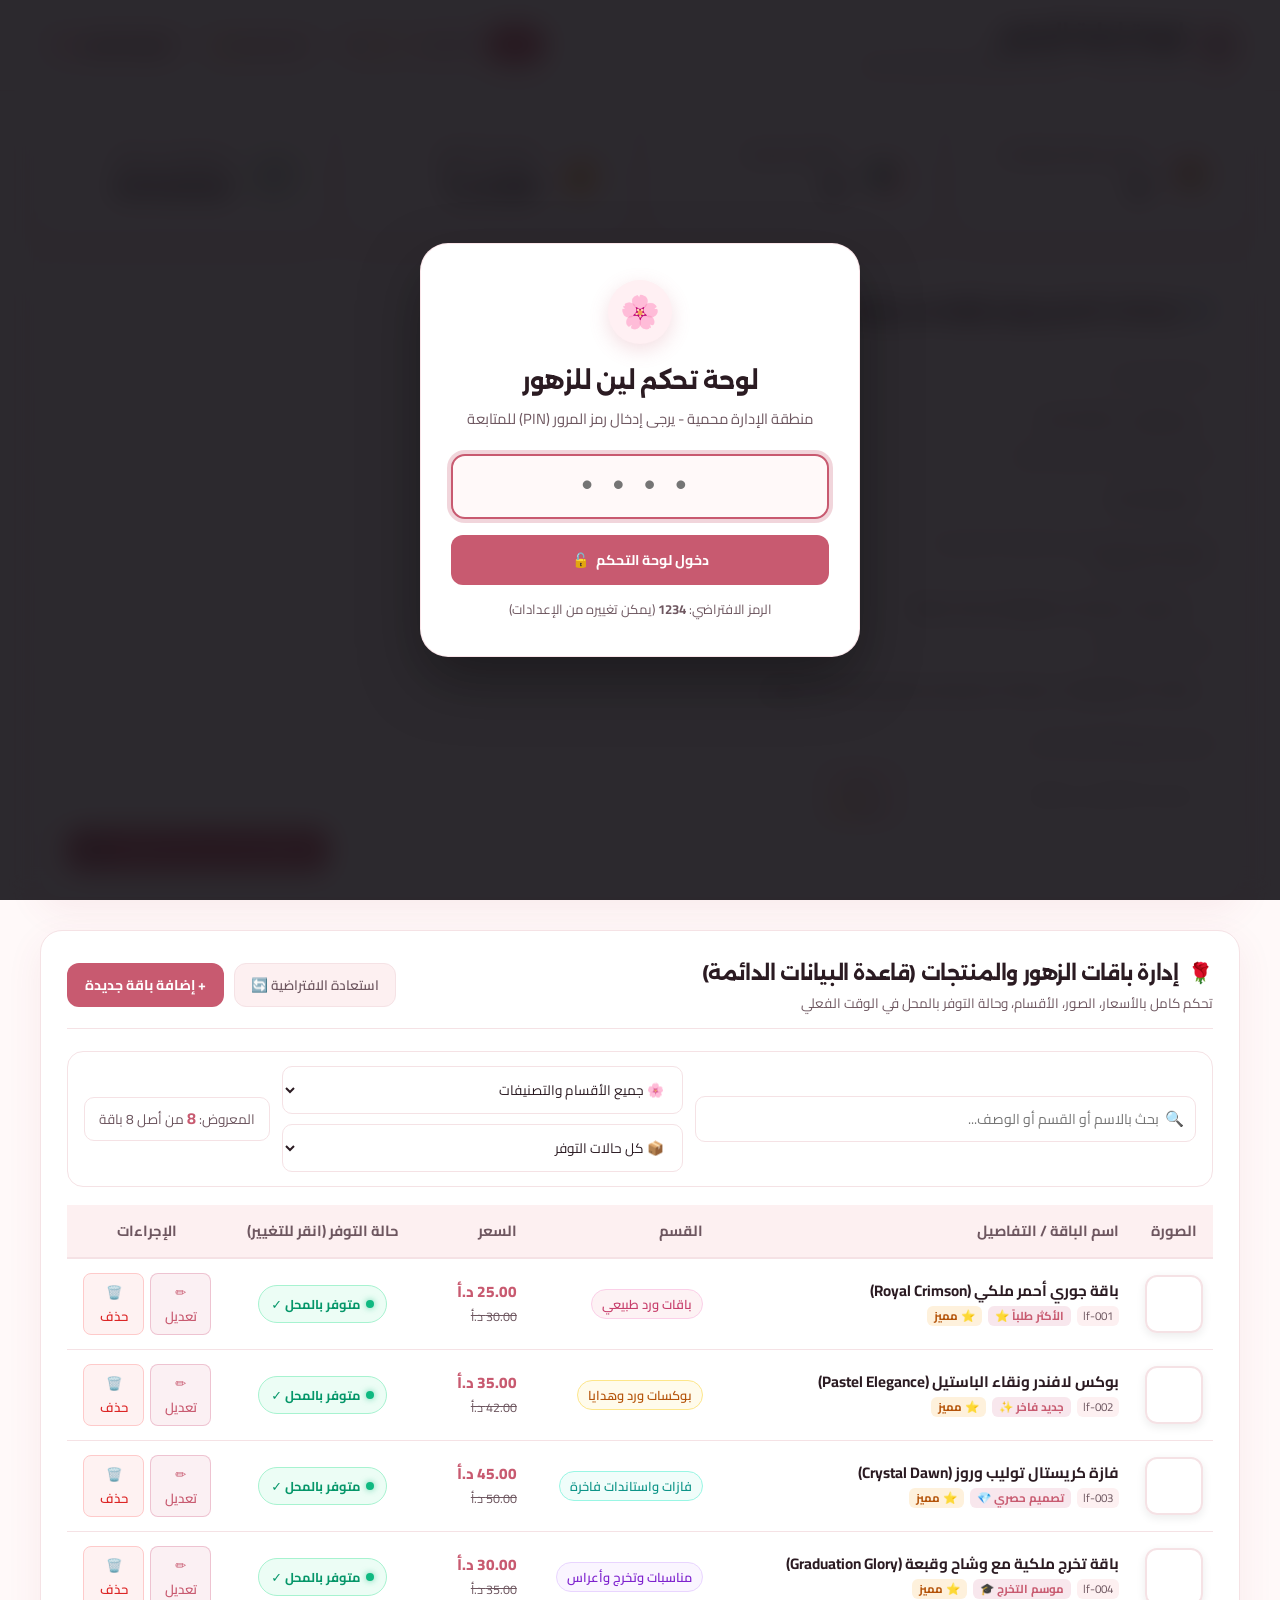
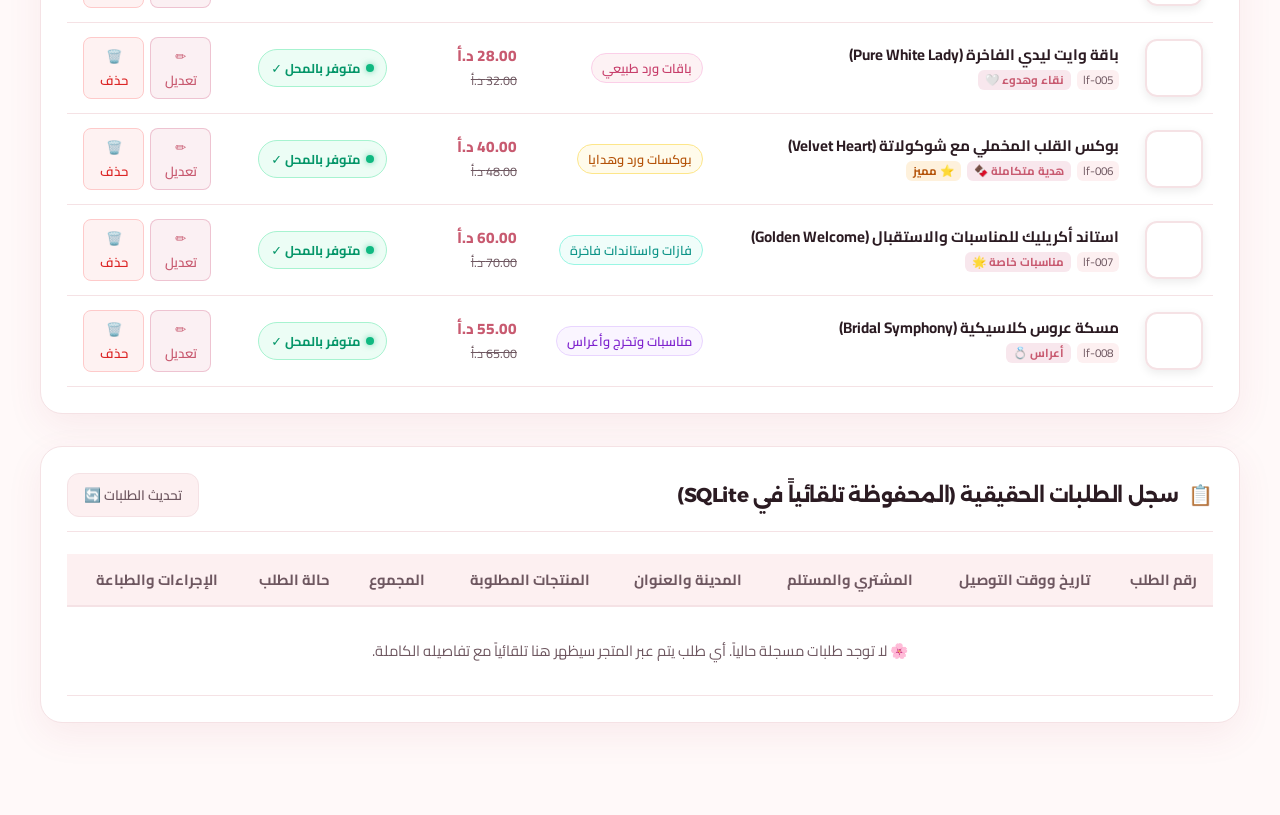
==== commit ecab52e0: "feat(dashboard): overhaul products management table with search, category filters, edit modal, and l" ====
--- a/dashboard.html
+++ b/dashboard.html
@@ -151,9 +151,12 @@
     <!-- Products Management Card -->
     <div class="dashboard-card">
       <div class="dash-card-header">
-        <h3>🌹 <span>إدارة باقات الزهور والمنتجات (قاعدة البيانات الدائمة)</span></h3>
+        <div class="dash-card-title-group">
+          <h3>🌹 <span>إدارة باقات الزهور والمنتجات (قاعدة البيانات الدائمة)</span></h3>
+          <p class="dash-card-desc">تحكم كامل بالأسعار، الصور، الأقسام، وحالة التوفر بالمحل في الوقت الفعلي</p>
+        </div>
         <div class="dash-card-actions">
-          <button type="button" class="dash-btn-outline" id="btn-reset-products">
+          <button type="button" class="dash-btn-outline" id="btn-reset-products" title="استعادة الباقات الافتراضية لقاعدة البيانات">
             <span>استعادة الافتراضية</span> 🔄
           </button>
           <button type="button" class="dash-btn-primary" id="btn-open-add-product">
@@ -162,16 +165,45 @@
         </div>
       </div>
 
+      <!-- Products Filter & Search Toolbar -->
+      <div class="dash-products-toolbar">
+        <div class="dash-search-box">
+          <span class="search-icon">🔍</span>
+          <input type="text" id="dash-prod-search" placeholder="بحث بالاسم أو القسم أو الوصف...">
+          <button type="button" id="dash-prod-search-clear" class="btn-clear-search" style="display:none;" title="مسح">✕</button>
+        </div>
+
+        <div class="dash-filter-group">
+          <select id="dash-prod-cat-filter" class="dash-select-filter">
+            <option value="all">🌸 جميع الأقسام والتصنيفات</option>
+            <option value="natural-bouquets">باقات ورد طبيعي</option>
+            <option value="gift-boxes">بوكسات ورد وهدايا</option>
+            <option value="vases">فازات واستاندات فاخرة</option>
+            <option value="occasions">مناسبات وأعراس وتخرج</option>
+          </select>
+
+          <select id="dash-prod-stock-filter" class="dash-select-filter">
+            <option value="all">📦 كل حالات التوفر</option>
+            <option value="in">🟢 متوفر فقط بالمحل</option>
+            <option value="out">🔴 غير متوفر (نفد)</option>
+          </select>
+        </div>
+
+        <div class="dash-prod-counter" id="dash-prod-counter">
+          المعروض: <strong>0</strong> باقة
+        </div>
+      </div>
+
       <div class="table-responsive">
-        <table class="dash-table">
+        <table class="dash-table products-table">
           <thead>
             <tr>
-              <th>الصورة</th>
-              <th>اسم الباقة / المنتج</th>
-              <th>القسم</th>
-              <th>السعر الحالي</th>
-              <th>الحالة</th>
-              <th>الإجراءات</th>
+              <th style="width: 76px; text-align:center;">الصورة</th>
+              <th style="min-width: 220px;">اسم الباقة / التفاصيل</th>
+              <th style="min-width: 140px;">القسم</th>
+              <th style="min-width: 110px;">السعر</th>
+              <th style="min-width: 140px; text-align:center;">حالة التوفر (انقر للتغيير)</th>
+              <th style="width: 160px; text-align:center;">الإجراءات</th>
             </tr>
           </thead>
           <tbody id="dashboard-products-tbody">
@@ -215,18 +247,20 @@
 
   </main>
 
-  <!-- Add Product Modal -->
+  <!-- Add / Edit Product Modal -->
   <div class="checkout-modal-overlay" id="add-product-modal-overlay">
-    <div class="checkout-modal">
+    <div class="checkout-modal" style="max-width: 640px;">
       <div class="checkout-modal-head">
-        <h3>🌹 <span>إضافة باقة ورد / منتج جديد</span></h3>
+        <h3><span id="modal-product-icon">🌹</span> <span id="modal-product-title">إضافة باقة ورد / منتج جديد</span></h3>
         <button type="button" class="btn-close-drawer" id="close-add-modal-btn">✕</button>
       </div>
 
       <form id="add-product-form" class="checkout-modal-body">
+        <input type="hidden" id="edit-prod-id" value="">
+
         <div class="form-field">
           <label for="new-prod-title">اسم الباقة أو الهدية <span class="req">*</span></label>
-          <input type="text" id="new-prod-title" required placeholder="مثال: باقة ربيع الأحلام">
+          <input type="text" id="new-prod-title" required placeholder="مثال: باقة ربيع الأحلام المخملية">
         </div>
 
         <div class="form-row">
@@ -240,29 +274,49 @@
             </select>
           </div>
           <div class="form-field">
-            <label for="new-prod-price">السعر بالدينار الأردني (JOD) <span class="req">*</span></label>
+            <label for="new-prod-price">السعر الحالي (د.أ) <span class="req">*</span></label>
             <input type="number" id="new-prod-price" step="0.5" min="1" required placeholder="مثال: 30.0">
           </div>
         </div>
 
-        <div class="form-field">
-          <label for="new-prod-badge">شارة مميزة (Badge)</label>
-          <input type="text" id="new-prod-badge" placeholder="مثال: حصري ✨ / الأكثر طلباً ⭐">
+        <div class="form-row">
+          <div class="form-field">
+            <label for="new-prod-old-price">السعر قبل الخصم (اختياري)</label>
+            <input type="number" id="new-prod-old-price" step="0.5" min="0" placeholder="مثال: 35.0 (سيظهر مشطوباً)">
+          </div>
+          <div class="form-field">
+            <label for="new-prod-badge">شارة مميزة (Badge)</label>
+            <input type="text" id="new-prod-badge" placeholder="مثال: حصري ✨ / الأكثر طلباً ⭐">
+          </div>
         </div>
 
         <div class="form-field">
           <label for="new-prod-image">رابط صورة الورد (URL) <span class="req">*</span></label>
-          <input type="url" id="new-prod-image" required placeholder="https://images.unsplash.com/..." value="https://images.unsplash.com/photo-1561181286-d3fee7d55364?auto=format&fit=crop&w=800&q=80">
-        </div>
-
-        <div class="form-field">
-          <label for="new-prod-desc">الوصف التفصيلي للباقة <span class="req">*</span></label>
+          <div class="image-input-preview-group">
+            <input type="url" id="new-prod-image" required placeholder="https://images.unsplash.com/..." value="https://images.unsplash.com/photo-1561181286-d3fee7d55364?auto=format&fit=crop&w=800&q=80">
+            <div class="image-preview-box" id="image-preview-box">
+              <img id="preview-prod-image" src="https://images.unsplash.com/photo-1561181286-d3fee7d55364?auto=format&fit=crop&w=800&q=80" alt="معاينة الصورة" onerror="this.src='https://images.unsplash.com/photo-1518709268805-4e9042af9f23?w=100'">
+            </div>
+          </div>
+        </div>
+
+        <div class="form-field">
+          <label for="new-prod-desc">الوصف ومحتويات الباقة <span class="req">*</span></label>
           <textarea id="new-prod-desc" rows="3" required placeholder="محتويات الباقة، نوع الورد، طريقة التغليف..."></textarea>
         </div>
 
-        <div style="display:flex; justify-content:flex-end; gap:12px; margin-top:14px;">
-          <button type="submit" class="dash-btn-primary">
-            <span>حفظ وإضافة للمتجر</span> ✨
+        <div class="form-field" style="margin-top: 10px;">
+          <label class="toggle-switch-label" for="new-prod-featured" style="cursor:pointer; display:inline-flex; align-items:center; gap:8px;">
+            <input type="checkbox" id="new-prod-featured" class="toggle-checkbox">
+            <span class="toggle-slider"></span>
+            <span style="font-weight:600; font-size:0.9rem;">⭐ إبراز الباقة في القسم المميز بالصفحة الرئيسية</span>
+          </label>
+        </div>
+
+        <div style="display:flex; justify-content:flex-end; gap:12px; margin-top:18px; border-top:1px solid var(--card-border); padding-top:14px;">
+          <button type="button" class="dash-btn-outline" id="btn-cancel-prod-modal">إلغاء</button>
+          <button type="submit" class="dash-btn-primary" id="btn-submit-product">
+            <span id="btn-submit-product-text">حفظ وإضافة للمتجر</span> ✨
           </button>
         </div>
       </form>
--- a/css/main.css
+++ b/css/main.css
@@ -1516,46 +1516,381 @@
   background: var(--bg-secondary);
 }
 
-.table-product-thumb {
-  width: 48px;
-  height: 48px;
+/* Products Management Toolbar */
+.dash-card-title-group h3 {
+  margin-bottom: 4px;
+}
+
+.dash-card-desc {
+  font-size: 0.84rem;
+  color: var(--text-muted);
+  margin: 0;
+}
+
+.dash-products-toolbar {
+  display: flex;
+  flex-wrap: wrap;
+  align-items: center;
+  justify-content: space-between;
+  gap: 12px;
+  margin-bottom: 18px;
+  background: var(--bg-surface);
+  padding: 14px 16px;
+  border-radius: 16px;
+  border: 1px solid var(--card-border);
+}
+
+.dash-search-box {
+  position: relative;
+  flex: 1;
+  min-width: 240px;
+  display: flex;
+  align-items: center;
+}
+
+.dash-search-box .search-icon {
+  position: absolute;
+  right: 12px;
+  font-size: 0.95rem;
+  color: var(--text-muted);
+  pointer-events: none;
+}
+
+.dash-search-box input {
+  width: 100%;
+  padding: 9px 36px 9px 32px;
+  background: var(--bg-main);
+  border: 1px solid var(--card-border);
   border-radius: 10px;
+  font-size: 0.88rem;
+  color: var(--text-main);
+  outline: none;
+  transition: all 0.2s ease;
+}
+
+.dash-search-box input:focus {
+  border-color: var(--primary);
+  box-shadow: 0 0 0 3px rgba(199, 62, 107, 0.15);
+}
+
+.btn-clear-search {
+  position: absolute;
+  left: 10px;
+  background: none;
+  border: none;
+  color: var(--text-muted);
+  font-size: 0.85rem;
+  cursor: pointer;
+  padding: 2px 6px;
+  border-radius: 50%;
+}
+
+.btn-clear-search:hover {
+  color: var(--primary);
+  background: rgba(0, 0, 0, 0.05);
+}
+
+.dash-filter-group {
+  display: flex;
+  align-items: center;
+  gap: 10px;
+  flex-wrap: wrap;
+}
+
+.dash-select-filter {
+  padding: 9px 14px;
+  background: var(--bg-main);
+  border: 1px solid var(--card-border);
+  border-radius: 10px;
+  font-size: 0.85rem;
+  color: var(--text-main);
+  cursor: pointer;
+  outline: none;
+  transition: border-color 0.2s;
+}
+
+.dash-select-filter:focus {
+  border-color: var(--primary);
+}
+
+.dash-prod-counter {
+  font-size: 0.85rem;
+  color: var(--text-muted);
+  background: var(--bg-main);
+  padding: 8px 14px;
+  border-radius: 10px;
+  border: 1px solid var(--card-border);
+  white-space: nowrap;
+}
+
+.dash-prod-counter strong {
+  color: var(--primary);
+  font-size: 1rem;
+}
+
+/* Products Table Elements */
+.products-table {
+  border-collapse: separate;
+  border-spacing: 0;
+}
+
+.dash-prod-thumb-cell {
+  text-align: center;
+  padding: 10px !important;
+}
+
+.dash-prod-thumb {
+  width: 58px;
+  height: 58px;
+  border-radius: 12px;
   object-fit: cover;
-}
-
-.status-badge {
+  box-shadow: 0 3px 10px rgba(0, 0, 0, 0.08);
+  border: 2px solid var(--card-border);
+  display: block;
+  margin: 0 auto;
+  transition: transform 0.2s cubic-bezier(0.16, 1, 0.3, 1), box-shadow 0.2s ease;
+}
+
+.dash-prod-thumb:hover {
+  transform: scale(1.15);
+  box-shadow: 0 6px 16px rgba(0, 0, 0, 0.15);
+  z-index: 5;
+  position: relative;
+}
+
+.dash-prod-title-wrap {
+  display: flex;
+  flex-direction: column;
+  gap: 4px;
+}
+
+.dash-prod-title {
+  font-weight: 700;
+  font-size: 0.95rem;
+  color: var(--text-main);
+  line-height: 1.35;
+}
+
+.dash-prod-meta {
+  display: flex;
+  align-items: center;
+  gap: 6px;
+  flex-wrap: wrap;
+}
+
+.dash-prod-id {
+  font-size: 0.72rem;
+  color: var(--text-muted);
+  background: var(--bg-secondary);
+  padding: 1px 6px;
+  border-radius: 6px;
+}
+
+.dash-prod-badge-tag {
+  font-size: 0.72rem;
+  font-weight: 700;
+  background: rgba(199, 62, 107, 0.12);
+  color: var(--primary);
+  padding: 1px 7px;
+  border-radius: 6px;
+}
+
+.dash-prod-featured-tag {
+  font-size: 0.72rem;
+  font-weight: 700;
+  background: rgba(245, 158, 11, 0.14);
+  color: #b45309;
+  padding: 1px 7px;
+  border-radius: 6px;
+}
+
+/* Category Pills */
+.dash-cat-pill {
   display: inline-block;
+  font-size: 0.8rem;
+  font-weight: 600;
   padding: 4px 10px;
   border-radius: 20px;
-  font-size: 0.76rem;
-  font-weight: 700;
-}
-
-.status-badge.in-stock {
-  background: #e6f9ed;
-  color: #1e874b;
-}
-
-.status-badge.out-stock {
-  background: #fde8e8;
-  color: #e53955;
-}
-
-.table-action-btn {
+  border: 1px solid transparent;
+  white-space: nowrap;
+}
+
+.dash-cat-natural-bouquets {
+  background: #fdf2f4;
+  color: #c73e6b;
+  border-color: #fbcfe8;
+}
+
+.dash-cat-gift-boxes {
+  background: #fffbeb;
+  color: #b45309;
+  border-color: #fde68a;
+}
+
+.dash-cat-vases {
+  background: #f0fdfa;
+  color: #0d9488;
+  border-color: #99f6e4;
+}
+
+.dash-cat-occasions {
+  background: #faf5ff;
+  color: #7e22ce;
+  border-color: #e9d5ff;
+}
+
+/* Price Box */
+.dash-price-box {
+  display: flex;
+  flex-direction: column;
+  gap: 2px;
+}
+
+.dash-price-current {
+  font-weight: 800;
+  font-size: 0.96rem;
+  color: var(--primary);
+}
+
+.dash-price-old {
+  font-size: 0.78rem;
+  text-decoration: line-through;
+  color: var(--text-muted);
+}
+
+/* Interactive Stock Button */
+.dash-btn-stock {
+  display: inline-flex;
+  align-items: center;
+  justify-content: center;
+  gap: 6px;
+  padding: 6px 12px;
+  border-radius: 20px;
+  font-size: 0.8rem;
+  font-weight: 700;
+  cursor: pointer;
+  transition: all 0.2s ease;
+  border: 1px solid transparent;
+  white-space: nowrap;
+}
+
+.dash-btn-stock.in-stock {
+  background: #ecfdf5;
+  color: #059669;
+  border-color: #a7f3d0;
+}
+
+.dash-btn-stock.in-stock:hover {
+  background: #d1fae5;
+  transform: translateY(-1px);
+  box-shadow: 0 3px 8px rgba(5, 150, 105, 0.15);
+}
+
+.dash-btn-stock.out-stock {
+  background: #fef2f2;
+  color: #dc2626;
+  border-color: #fecaca;
+}
+
+.dash-btn-stock.out-stock:hover {
+  background: #fee2e2;
+  transform: translateY(-1px);
+  box-shadow: 0 3px 8px rgba(220, 38, 38, 0.15);
+}
+
+.dash-btn-stock .stock-dot {
+  width: 8px;
+  height: 8px;
+  border-radius: 50%;
+  display: inline-block;
+}
+
+.dash-btn-stock.in-stock .stock-dot {
+  background: #10b981;
+  box-shadow: 0 0 6px rgba(16, 185, 129, 0.6);
+}
+
+.dash-btn-stock.out-stock .stock-dot {
+  background: #ef4444;
+}
+
+/* Table Actions */
+.dash-table-actions {
+  display: flex;
+  align-items: center;
+  justify-content: center;
+  gap: 6px;
+}
+
+.dash-btn-action {
   padding: 6px 10px;
   border-radius: 8px;
-  font-size: 0.85rem;
-  background: var(--bg-surface);
-  border: 1px solid var(--card-border);
-  margin-left: 4px;
-}
-
-.table-action-btn.delete {
-  color: #e53955;
-}
-
-.table-action-btn.delete:hover {
-  background: #fde8e8;
+  font-size: 0.82rem;
+  font-weight: 600;
+  cursor: pointer;
+  display: inline-flex;
+  align-items: center;
+  gap: 4px;
+  border: 1px solid transparent;
+  transition: all 0.2s ease;
+}
+
+.dash-btn-edit {
+  background: rgba(199, 62, 107, 0.08);
+  color: var(--primary);
+  border-color: rgba(199, 62, 107, 0.25);
+}
+
+.dash-btn-edit:hover {
+  background: var(--primary);
+  color: #fff;
+  border-color: var(--primary);
+  transform: translateY(-1px);
+  box-shadow: 0 4px 10px rgba(199, 62, 107, 0.25);
+}
+
+.dash-btn-del {
+  background: #fef2f2;
+  color: #dc2626;
+  border-color: #fecaca;
+}
+
+.dash-btn-del:hover {
+  background: #dc2626;
+  color: #fff;
+  border-color: #dc2626;
+  transform: translateY(-1px);
+  box-shadow: 0 4px 10px rgba(220, 38, 38, 0.25);
+}
+
+/* Image Preview in Modal */
+.image-input-preview-group {
+  display: flex;
+  gap: 12px;
+  align-items: center;
+}
+
+.image-input-preview-group input {
+  flex: 1;
+}
+
+.image-preview-box {
+  width: 54px;
+  height: 54px;
+  border-radius: 10px;
+  overflow: hidden;
+  border: 2px solid var(--card-border);
+  background: var(--bg-main);
+  flex-shrink: 0;
+  display: flex;
+  align-items: center;
+  justify-content: center;
+}
+
+.image-preview-box img {
+  width: 100%;
+  height: 100%;
+  object-fit: cover;
 }
 
 /* Config Grid */
@@ -1608,6 +1943,12 @@
   transform: scale(1);
 }
 
+/* Prevent background scrolling when any modal is open */
+body.modal-open {
+  overflow: hidden !important;
+  touch-action: none;
+}
+
 .product-modal-body {
   padding: 28px;
   overflow-y: auto;
@@ -1616,25 +1957,208 @@
   gap: 32px;
 }
 
+/* Rich Product Photo Gallery */
 .product-modal-gallery {
+  display: flex;
+  flex-direction: column;
+  gap: 12px;
+}
+
+.gallery-main-wrap {
   position: relative;
-  border-radius: 22px;
+  border-radius: 20px;
   overflow: hidden;
   background: var(--bg-secondary);
   border: 1px solid var(--card-border);
-  height: 100%;
-  min-height: 380px;
+  height: 380px;
+  display: flex;
+  align-items: center;
+  justify-content: center;
 }
 
 .product-modal-img {
   width: 100%;
   height: 100%;
   object-fit: cover;
-  transition: transform 0.5s ease;
-}
-
-.product-modal-img:hover {
-  transform: scale(1.05);
+  transition: opacity 0.25s ease, transform 0.4s ease;
+}
+
+.gallery-nav-btn {
+  position: absolute;
+  top: 50%;
+  transform: translateY(-50%);
+  width: 38px;
+  height: 38px;
+  border-radius: 50%;
+  background: rgba(255, 255, 255, 0.88);
+  border: 1px solid rgba(0, 0, 0, 0.1);
+  color: var(--text-main);
+  font-size: 1.4rem;
+  line-height: 1;
+  display: flex;
+  align-items: center;
+  justify-content: center;
+  cursor: pointer;
+  box-shadow: 0 4px 12px rgba(0,0,0,0.15);
+  transition: all 0.2s ease;
+  z-index: 5;
+  user-select: none;
+}
+
+.gallery-nav-btn:hover {
+  background: var(--primary);
+  color: #fff;
+  transform: translateY(-50%) scale(1.08);
+}
+
+.gallery-nav-btn.prev {
+  right: 12px;
+}
+
+.gallery-nav-btn.next {
+  left: 12px;
+}
+
+.gallery-thumbnails-row {
+  display: flex;
+  gap: 10px;
+  overflow-x: auto;
+  padding: 4px 2px;
+  scrollbar-width: thin;
+}
+
+.gallery-thumb-item {
+  width: 68px;
+  height: 68px;
+  border-radius: 12px;
+  overflow: hidden;
+  border: 2px solid transparent;
+  cursor: pointer;
+  flex-shrink: 0;
+  transition: all 0.2s ease;
+  background: var(--bg-secondary);
+  opacity: 0.6;
+}
+
+.gallery-thumb-item.active {
+  border-color: var(--primary);
+  opacity: 1;
+  transform: translateY(-2px);
+  box-shadow: 0 4px 10px rgba(0,0,0,0.15);
+}
+
+.gallery-thumb-item img {
+  width: 100%;
+  height: 100%;
+  object-fit: cover;
+}
+
+/* Gift Card Toggle Switch */
+.gift-card-toggle-row {
+  background: var(--bg-secondary);
+  border: 1px solid var(--card-border);
+  padding: 12px 16px;
+  border-radius: 14px;
+  display: flex;
+  align-items: center;
+  margin-bottom: 12px;
+  transition: all 0.2s ease;
+}
+
+.gift-card-toggle-row:hover {
+  border-color: var(--primary);
+}
+
+.toggle-switch-label {
+  display: flex;
+  align-items: center;
+  gap: 12px;
+  cursor: pointer;
+  font-weight: 700;
+  font-size: 0.95rem;
+  color: var(--text-main);
+  user-select: none;
+  width: 100%;
+}
+
+.toggle-checkbox {
+  position: absolute;
+  opacity: 0;
+  width: 0;
+  height: 0;
+}
+
+.toggle-slider {
+  position: relative;
+  width: 44px;
+  height: 24px;
+  background-color: #cbd5e0;
+  border-radius: 34px;
+  transition: 0.3s;
+  flex-shrink: 0;
+}
+
+.toggle-slider:before {
+  position: absolute;
+  content: "";
+  height: 18px;
+  width: 18px;
+  right: 3px;
+  bottom: 3px;
+  background-color: white;
+  border-radius: 50%;
+  transition: 0.3s;
+  box-shadow: 0 2px 4px rgba(0,0,0,0.2);
+}
+
+.toggle-checkbox:checked + .toggle-slider {
+  background-color: var(--primary);
+}
+
+.toggle-checkbox:checked + .toggle-slider:before {
+  transform: translateX(-20px);
+}
+
+.gift-card-expandable-box {
+  animation: fadeInDown 0.3s ease;
+}
+
+@keyframes fadeInDown {
+  from { opacity: 0; transform: translateY(-8px); }
+  to { opacity: 1; transform: translateY(0); }
+}
+
+/* Location input and button */
+.location-input-wrapper {
+  display: flex;
+  gap: 8px;
+  margin-top: 4px;
+}
+
+.location-input-wrapper input {
+  flex: 1;
+}
+
+.btn-get-location {
+  display: inline-flex;
+  align-items: center;
+  gap: 6px;
+  background: var(--bg-surface);
+  color: var(--primary);
+  border: 1.5px solid var(--primary);
+  padding: 8px 14px;
+  border-radius: 12px;
+  font-weight: 700;
+  font-size: 0.85rem;
+  cursor: pointer;
+  white-space: nowrap;
+  transition: all 0.2s ease;
+}
+
+.btn-get-location:hover {
+  background: var(--primary);
+  color: var(--primary-contrast, #fff);
+  transform: translateY(-1px);
 }
 
 .product-modal-info {
@@ -2307,5 +2831,223 @@
   transform: translateY(-1px);
 }
 
-
-
+/* ============================================================
+   Fulfillment Mode Selector (Delivery vs Store Pickup)
+   ============================================================ */
+.fulfillment-type-selector {
+  display: grid;
+  grid-template-columns: 1fr 1fr;
+  gap: 12px;
+  margin-top: 10px;
+  margin-bottom: 16px;
+}
+
+.fulfillment-option-card {
+  display: flex;
+  align-items: center;
+  gap: 12px;
+  padding: 12px 14px;
+  border: 2px solid var(--card-border);
+  background: var(--bg-secondary);
+  border-radius: 14px;
+  cursor: pointer;
+  transition: all 0.25s cubic-bezier(0.16, 1, 0.3, 1);
+  position: relative;
+  user-select: none;
+}
+
+.fulfillment-option-card input[type="radio"] {
+  position: absolute;
+  opacity: 0;
+  pointer-events: none;
+}
+
+.fulfillment-option-card .opt-icon {
+  font-size: 1.6rem;
+  line-height: 1;
+  flex-shrink: 0;
+  transition: transform 0.2s ease;
+}
+
+.fulfillment-option-card .opt-text {
+  display: flex;
+  flex-direction: column;
+  gap: 2px;
+  text-align: right;
+}
+
+.fulfillment-option-card .opt-text strong {
+  font-size: 0.95rem;
+  color: var(--text-main);
+  font-weight: 700;
+}
+
+.fulfillment-option-card .opt-text span {
+  font-size: 0.74rem;
+  color: var(--text-muted);
+  line-height: 1.3;
+}
+
+.fulfillment-option-card:hover {
+  border-color: var(--primary);
+  background: var(--card-bg);
+  transform: translateY(-1px);
+}
+
+.fulfillment-option-card.active {
+  border-color: var(--primary);
+  background: var(--card-bg);
+  box-shadow: 0 4px 16px rgba(224, 86, 126, 0.15);
+}
+
+.fulfillment-option-card.active .opt-icon {
+  transform: scale(1.15);
+}
+
+.fulfillment-option-card.active .opt-text strong {
+  color: var(--primary);
+}
+
+/* Store Pickup Card */
+.pickup-store-info-box {
+  background: linear-gradient(135deg, rgba(224, 86, 126, 0.08), rgba(255, 255, 255, 0.02));
+  border: 1px dashed var(--primary);
+  border-radius: 14px;
+  padding: 16px;
+  margin-top: 14px;
+  animation: fadeInDown 0.25s ease-out;
+}
+
+.pickup-store-info-box .store-badge {
+  display: inline-block;
+  background: var(--primary);
+  color: #fff;
+  font-size: 0.76rem;
+  font-weight: 700;
+  padding: 3px 10px;
+  border-radius: 20px;
+  margin-bottom: 8px;
+}
+
+.pickup-store-info-box h4 {
+  font-size: 1.05rem;
+  margin-bottom: 8px;
+  color: var(--text-main);
+}
+
+.pickup-store-info-box p {
+  font-size: 0.85rem;
+  color: var(--text-main);
+  margin-bottom: 6px;
+  line-height: 1.5;
+}
+
+.btn-store-map-link {
+  display: inline-flex;
+  align-items: center;
+  gap: 6px;
+  margin-top: 8px;
+  padding: 8px 14px;
+  background: var(--primary);
+  color: #fff !important;
+  border-radius: 10px;
+  font-size: 0.82rem;
+  font-weight: 700;
+  text-decoration: none;
+  transition: all 0.2s ease;
+}
+
+.btn-store-map-link:hover {
+  background: var(--primary-hover);
+  transform: translateY(-1px);
+}
+
+@media (max-width: 600px) {
+  .fulfillment-type-selector {
+    grid-template-columns: 1fr;
+  }
+}
+
+/* Delivery Recipient Sub-Selector (Self vs Other / Gift) */
+.delivery-recipient-selector,
+.pickup-recipient-selector {
+  display: grid;
+  grid-template-columns: 1fr 1fr;
+  gap: 10px;
+  margin-top: 8px;
+}
+
+.delivery-suboption-card,
+.pickup-suboption-card {
+  display: flex;
+  align-items: center;
+  gap: 10px;
+  padding: 10px 12px;
+  border: 1.5px solid var(--card-border);
+  background: var(--bg-secondary);
+  border-radius: 12px;
+  cursor: pointer;
+  transition: all 0.2s ease;
+  user-select: none;
+}
+
+.delivery-suboption-card input[type="radio"],
+.pickup-suboption-card input[type="radio"] {
+  position: absolute;
+  opacity: 0;
+  pointer-events: none;
+}
+
+.delivery-suboption-card .subopt-icon,
+.pickup-suboption-card .subopt-icon {
+  font-size: 1.3rem;
+  line-height: 1;
+  flex-shrink: 0;
+}
+
+.delivery-suboption-card .subopt-text,
+.pickup-suboption-card .subopt-text {
+  display: flex;
+  flex-direction: column;
+  gap: 2px;
+  text-align: right;
+}
+
+.delivery-suboption-card .subopt-text strong,
+.pickup-suboption-card .subopt-text strong {
+  font-size: 0.88rem;
+  color: var(--text-main);
+  font-weight: 700;
+}
+
+.delivery-suboption-card .subopt-text span,
+.pickup-suboption-card .subopt-text span {
+  font-size: 0.72rem;
+  color: var(--text-muted);
+}
+
+.delivery-suboption-card:hover,
+.pickup-suboption-card:hover {
+  border-color: var(--primary);
+  background: var(--card-bg);
+}
+
+.delivery-suboption-card.active,
+.pickup-suboption-card.active {
+  border-color: var(--primary);
+  background: var(--card-bg);
+  box-shadow: 0 2px 10px rgba(224, 86, 126, 0.12);
+}
+
+.delivery-suboption-card.active .subopt-text strong,
+.pickup-suboption-card.active .subopt-text strong {
+  color: var(--primary);
+}
+
+@media (max-width: 600px) {
+  .delivery-recipient-selector,
+  .pickup-recipient-selector {
+    grid-template-columns: 1fr;
+  }
+}
+
